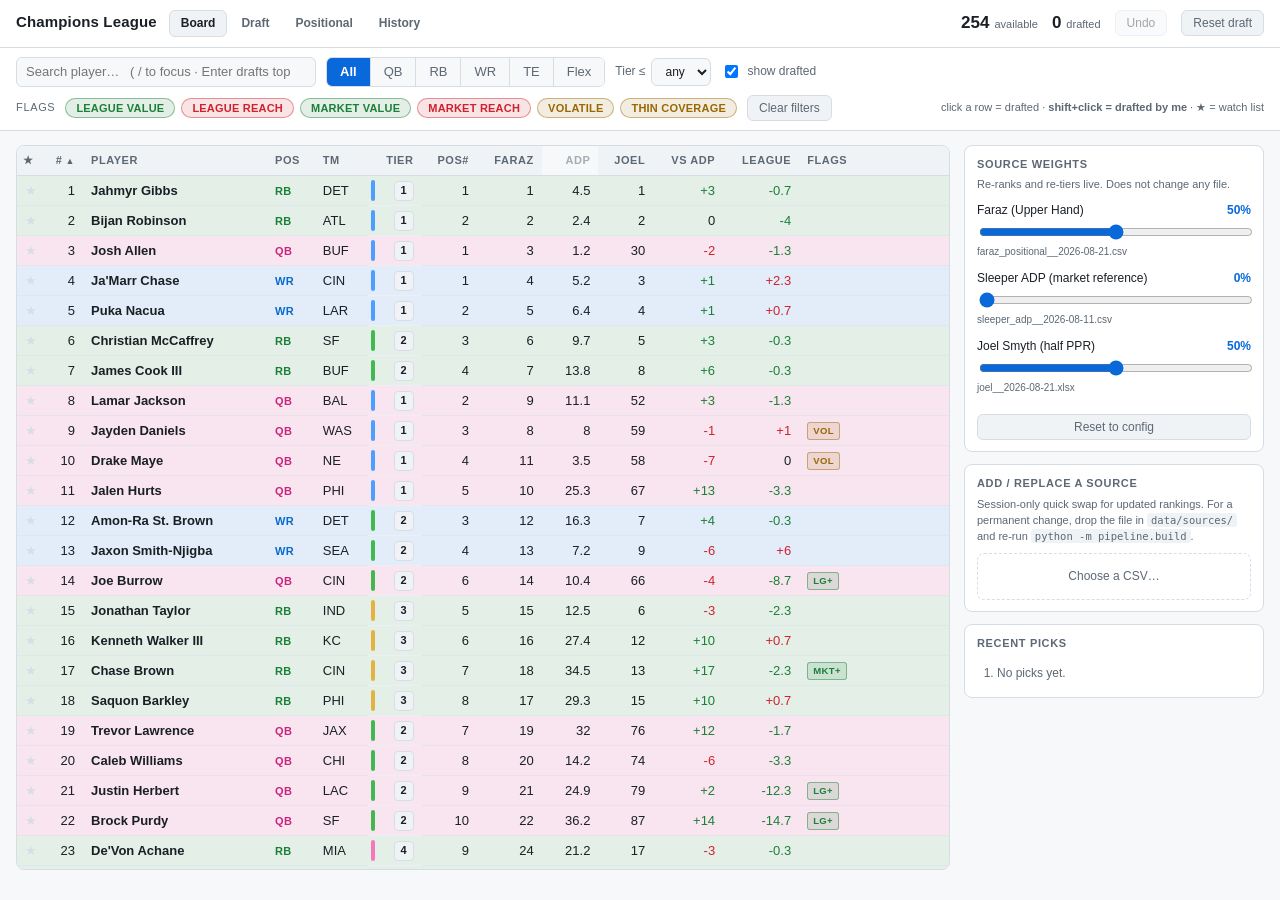
==== webapp/index.html @ 2b3a82af "Initial commit: Champions League draft tool Python ranking pipeline plus a static webapp (no build s" ====
<!doctype html>
<html lang="en">
<head>
<meta charset="utf-8">
<!-- Assets are requested with a fresh query every load. This page's markup never
     changes between builds, so a cached copy of it is harmless -- which is the
     point: a stale HTML file can't pin you to last build's code or data. -->
<script>
  window.__ASSET_V = Date.now();
  document.write('<link rel="stylesheet" href="styles.css?v=' + window.__ASSET_V + '">');
</script>
<meta name="viewport" content="width=device-width,initial-scale=1">
<title>Champions League Draft Board</title>
</head>
<body>

<header class="topbar">
  <div class="brand">
    <h1 id="leagueName">Board</h1>
    <nav id="nav" class="nav"></nav>
  </div>
  <div class="topbar-right">
    <div class="counter"><strong id="availCount">0</strong><span>available</span></div>
    <div class="counter"><strong id="draftedCount">0</strong><span>drafted</span></div>
    <button id="undoBtn" class="btn" title="Undo last pick (Ctrl+Z)">Undo</button>
    <button id="resetBtn" class="btn btn-quiet">Reset draft</button>
  </div>
</header>

<section class="controls">
  <div class="ctl-row">
    <input id="search" type="search" placeholder="Search player…   ( / to focus · Enter drafts top hit )" autocomplete="off">
    <div class="segmented" id="posFilter">
      <button data-pos="ALL" class="on">All</button>
      <button data-pos="QB">QB</button>
      <button data-pos="RB">RB</button>
      <button data-pos="WR">WR</button>
      <button data-pos="TE">TE</button>
      <button data-pos="FLEX" title="RB, WR and TE — no quarterbacks">Flex</button>
    </div>
    <label class="inline">Tier ≤
      <select id="tierFilter"><option value="">any</option></select>
    </label>
    <label class="inline checkbox">
      <input type="checkbox" id="showDrafted" checked> show drafted
    </label>
  </div>

  <div class="ctl-row">
    <span class="label">Flags</span>
    <div class="chips" id="flagFilter"></div>
    <button id="clearFilters" class="btn btn-quiet">Clear filters</button>
    <span class="legend">click a row = drafted · <strong>shift+click = drafted by me</strong> · ★ = watch list</span>
  </div>
</section>

<main>
  <div class="table-wrap">
    <table id="board">
      <thead><tr id="headRow"></tr></thead>
      <tbody id="rows"></tbody>
    </table>
    <p id="empty" class="empty" hidden>No players match these filters.</p>
  </div>

  <aside class="side">
    <section class="panel">
      <h2>Source weights</h2>
      <p class="hint">Re-ranks and re-tiers live. Does not change any file.</p>
      <div id="weights"></div>
      <button id="resetWeights" class="btn btn-quiet full">Reset to config</button>
    </section>

    <section class="panel">
      <h2>Add / replace a source</h2>
      <p class="hint">
        Session-only quick swap for updated rankings. For a permanent change,
        drop the file in <code>data/sources/</code> and re-run
        <code>python -m pipeline.build</code>.
      </p>
      <label class="filedrop" id="filedrop">
        <input type="file" id="fileInput" accept=".csv" hidden>
        <span>Choose a CSV…</span>
      </label>
      <div id="fileConfig" hidden>
        <label class="inline full">Apply to
          <select id="srcTarget"></select>
        </label>
        <label class="inline full" id="srcNameRow">Name <input id="srcName" type="text"></label>
        <label class="inline full">Rank column
          <select id="srcColumn"></select>
        </label>
        <button id="srcApply" class="btn full">Apply</button>
        <button id="srcCancel" class="btn btn-quiet full">Cancel</button>
      </div>
    </section>

    <section class="panel">
      <h2>Recent picks</h2>
      <ol id="log" class="log"></ol>
    </section>
  </aside>
</main>

<script>
  for (const src of ['data.js', 'core.js', 'board.js']) {
    document.write('<scr' + 'ipt src="' + src + '?v=' + window.__ASSET_V + '"></scr' + 'ipt>');
  }
</script>
</body>
</html>
---- webapp/styles.css ----
/* Champions League draft board — built for a laptop screen in a live draft:
   dense rows, high contrast, no animation that delays a click. */

:root {
  --bg: #0e1116;
  --panel: #161b23;
  --panel-2: #1c232d;
  --line: #2a3340;
  --text: #e6edf3;
  --dim: #8b98a8;
  --accent: #4d9fff;
  --good: #3fb950;
  --warn: #d29922;
  --bad: #f85149;
  --row-h: 30px;

  /* Position identity colours, used for text, row tint and chart slices. */
  --c-QB: #f778ba; --c-RB: #56d364; --c-WR: #58a6ff;
  --c-TE: #e3b341; --c-DST: #8b98a8; --c-K: #a371f7;
  /* How strongly the position colour bleeds into a table row. */
  --tint: 15%;
  --tint-hover: 30%;
}

@media (prefers-color-scheme: light) {
  :root {
    --bg: #f6f8fa; --panel: #fff; --panel-2: #f0f3f6; --line: #d6dde5;
    --text: #1a1f26; --dim: #5c6874; --accent: #0969da;
    --good: #1a7f37; --warn: #9a6700; --bad: #cf222e;
    /* Deeper hues: the dark-theme colours wash out on a white background. */
    --c-QB: #c9257c; --c-RB: #1a7f37; --c-WR: #0b6bcb;
    --c-TE: #96690a; --c-DST: #5c6874; --c-K: #7c4dcc;
    --tint: 12%;
    --tint-hover: 26%;
  }
}

* { box-sizing: border-box; }

body {
  margin: 0;
  background: var(--bg);
  color: var(--text);
  font: 13px/1.4 ui-sans-serif, -apple-system, "Segoe UI", Roboto, sans-serif;
}

/* ---------------------------------------------------------------- topbar */
.topbar {
  display: flex; align-items: center; justify-content: space-between;
  gap: 16px; padding: 10px 16px;
  background: var(--panel); border-bottom: 1px solid var(--line);
  position: sticky; top: 0; z-index: 30;
}
.brand { display: flex; align-items: baseline; gap: 12px; }
h1 { font-size: 15px; margin: 0; font-weight: 650; letter-spacing: .01em; }
.meta { color: var(--dim); font-size: 11px; }
.topbar-right { display: flex; align-items: center; gap: 14px; }
.counter { display: flex; align-items: baseline; gap: 5px; }
.counter strong { font-size: 17px; font-variant-numeric: tabular-nums; }
.counter span { color: var(--dim); font-size: 11px; }

.btn {
  background: var(--panel-2); color: var(--text);
  border: 1px solid var(--line); border-radius: 6px;
  padding: 5px 11px; font-size: 12px; cursor: pointer;
}
.btn:hover { border-color: var(--accent); }
.btn:disabled { opacity: .4; cursor: default; border-color: var(--line); }
.btn-quiet { color: var(--dim); }
.btn.full { width: 100%; margin-top: 8px; }

.banner {
  padding: 7px 16px; font-size: 12px;
  background: color-mix(in srgb, var(--warn) 15%, var(--bg));
  border-bottom: 1px solid color-mix(in srgb, var(--warn) 40%, var(--line));
  color: var(--text);
}

/* -------------------------------------------------------------- controls */
.controls {
  padding: 9px 16px; background: var(--panel);
  border-bottom: 1px solid var(--line);
  position: sticky; top: 45px; z-index: 25;
}
.ctl-row { display: flex; align-items: center; gap: 10px; flex-wrap: wrap; }
.ctl-row + .ctl-row { margin-top: 8px; }
.label { color: var(--dim); font-size: 11px; text-transform: uppercase; letter-spacing: .06em; }

input[type=search], input[type=text], select {
  background: var(--bg); color: var(--text);
  border: 1px solid var(--line); border-radius: 6px;
  padding: 5px 9px; font: inherit;
}
input[type=search] { min-width: 300px; }
input:focus, select:focus, button:focus-visible {
  outline: 2px solid var(--accent); outline-offset: 1px;
}

.segmented { display: flex; border: 1px solid var(--line); border-radius: 6px; overflow: hidden; }
.segmented button {
  background: var(--bg); color: var(--dim); border: 0;
  padding: 5px 13px; font: inherit; cursor: pointer;
}
.segmented button + button { border-left: 1px solid var(--line); }
.segmented button.on { background: var(--accent); color: #fff; font-weight: 600; }

.inline { display: inline-flex; align-items: center; gap: 6px; color: var(--dim); font-size: 12px; }
.inline.full { display: flex; margin-top: 7px; }
.inline.full input, .inline.full select { flex: 1; min-width: 0; }
.checkbox { cursor: pointer; }

.chips { display: flex; gap: 6px; flex-wrap: wrap; }
.chip {
  border: 1px solid var(--line); background: var(--bg); color: var(--dim);
  border-radius: 999px; padding: 3px 10px; font-size: 11px; cursor: pointer;
  font-weight: 600; letter-spacing: .02em;
}
.chip.on { background: var(--accent); border-color: var(--accent); color: #fff; }

/* ----------------------------------------------------------------- layout */
main { display: grid; grid-template-columns: minmax(0,1fr) 300px; gap: 14px; padding: 14px 16px; align-items: start; }
@media (max-width: 1080px) { main { grid-template-columns: 1fr; } }

.table-wrap {
  background: var(--panel); border: 1px solid var(--line); border-radius: 8px;
  overflow: auto; max-height: calc(100vh - 175px);
}

/* ------------------------------------------------------------------ table */
table { width: 100%; border-collapse: collapse; }
thead th {
  position: sticky; top: 0; z-index: 10;
  background: var(--panel-2); color: var(--dim);
  text-align: left; font-size: 11px; font-weight: 600;
  text-transform: uppercase; letter-spacing: .05em;
  padding: 7px 8px; border-bottom: 1px solid var(--line); white-space: nowrap;
}
th.sortable { cursor: pointer; user-select: none; }
th.sortable:hover { color: var(--text); }
th.sorted-asc::after { content: " ▲"; font-size: 9px; }
th.sorted-desc::after { content: " ▼"; font-size: 9px; }
.num { text-align: right; }
td.num { font-variant-numeric: tabular-nums; }

tbody tr {
  height: var(--row-h); cursor: pointer;
  border-bottom: 1px solid color-mix(in srgb, var(--line) 45%, transparent);
}
tbody tr { background: color-mix(in srgb, var(--row-c, var(--panel)) var(--tint), var(--panel)); }
tbody tr:hover { background: color-mix(in srgb, var(--row-c, var(--accent)) var(--tint-hover), var(--panel)); }
tbody tr.r-QB { --row-c: var(--c-QB); }
tbody tr.r-RB { --row-c: var(--c-RB); }
tbody tr.r-WR { --row-c: var(--c-WR); }
tbody tr.r-TE { --row-c: var(--c-TE); }
tbody tr.r-DST { --row-c: var(--c-DST); }
tbody tr.r-K { --row-c: var(--c-K); }
tbody td { padding: 4px 8px; white-space: nowrap; }
tbody tr.drafted { opacity: .34; }
tbody tr.drafted .name { text-decoration: line-through; }

.name { font-weight: 550; }
.pos { font-weight: 700; font-size: 11px; letter-spacing: .03em; }
.pos-QB { color: var(--c-QB); } .pos-RB { color: var(--c-RB); }
.pos-WR { color: var(--c-WR); } .pos-TE { color: var(--c-TE); }
.pos-DST { color: var(--c-DST); } .pos-K { color: var(--c-K); }

/* Tier is carried by a left colour band plus a numeric badge, so the tier is
   never communicated by colour alone. */
td.tiercell { position: relative; padding-left: 14px; }
td.tiercell::before {
  content: ""; position: absolute; left: 3px; top: 4px; bottom: 4px;
  width: 4px; border-radius: 2px; background: var(--tier-c, var(--line));
}
.badge {
  display: inline-block; min-width: 20px; text-align: center;
  border-radius: 4px; padding: 1px 5px; font-size: 11px; font-weight: 700;
  background: var(--panel-2); border: 1px solid var(--line);
}

.delta-pos { color: var(--good); }
.delta-neg { color: var(--bad); }

.flags { display: flex; gap: 4px; }
.flag {
  font-size: 9.5px; font-weight: 700; letter-spacing: .04em;
  border-radius: 3px; padding: 1px 5px; border: 1px solid;
}
.f-LEAGUE_VALUE, .f-MARKET_VALUE { color: var(--good); border-color: color-mix(in srgb, var(--good) 45%, transparent); background: color-mix(in srgb, var(--good) 12%, transparent); }
.f-LEAGUE_REACH, .f-MARKET_REACH { color: var(--bad); border-color: color-mix(in srgb, var(--bad) 45%, transparent); background: color-mix(in srgb, var(--bad) 12%, transparent); }
.f-VOLATILE, .f-THIN_COVERAGE { color: var(--warn); border-color: color-mix(in srgb, var(--warn) 45%, transparent); background: color-mix(in srgb, var(--warn) 12%, transparent); }

.empty { color: var(--dim); padding: 22px; text-align: center; }

/* ------------------------------------------------------------------ side */
.side { display: flex; flex-direction: column; gap: 12px; }
.panel { background: var(--panel); border: 1px solid var(--line); border-radius: 8px; padding: 11px 12px; }
.panel h2 { font-size: 11px; text-transform: uppercase; letter-spacing: .06em; color: var(--dim); margin: 0 0 8px; }
.hint { color: var(--dim); font-size: 11px; margin: -3px 0 9px; line-height: 1.45; }
.hint code { background: var(--panel-2); padding: 1px 4px; border-radius: 3px; font-size: 10.5px; }

.wrow { margin-bottom: 11px; }
.wrow .wtop { display: flex; justify-content: space-between; font-size: 12px; margin-bottom: 3px; }
.wrow .wval { font-variant-numeric: tabular-nums; color: var(--accent); font-weight: 650; }
.wrow input[type=range] { width: 100%; accent-color: var(--accent); }
.wrow .wfile { color: var(--dim); font-size: 10px; }

.filedrop {
  display: block; text-align: center; padding: 14px 10px; cursor: pointer;
  border: 1px dashed var(--line); border-radius: 7px; color: var(--dim); font-size: 12px;
}
.filedrop:hover, .filedrop.over { border-color: var(--accent); color: var(--text); }

.tend div { display: flex; justify-content: space-between; gap: 8px; font-size: 11.5px; padding: 3px 0; }
.tend .k { font-weight: 700; }
.tend .v { color: var(--dim); text-align: right; }

.log { margin: 0; padding-left: 20px; font-size: 11.5px; color: var(--dim); max-height: 210px; overflow: auto; }
.log li { padding: 1px 0; }
.log .lname { color: var(--text); }

/* =========================================================================
   Multi-page chrome
   ========================================================================= */
.nav { display: flex; gap: 2px; }
.nav a {
  color: var(--dim); text-decoration: none; font-size: 12px; font-weight: 600;
  padding: 4px 11px; border-radius: 6px; border: 1px solid transparent;
}
.nav a:hover { color: var(--text); background: var(--panel-2); }
.nav a.on { color: var(--text); background: var(--panel-2); border-color: var(--line); }

.muted { color: var(--dim); font-size: 12px; margin: 4px 0; }
.strong { font-weight: 700; }
.table-wrap.plain { max-height: none; border: 0; background: transparent; }
.pnum { color: var(--dim); font-variant-numeric: tabular-nums; font-size: 10px; }
.lname.mine { color: var(--accent); font-weight: 700; }

/* =========================================================================
   Draft page
   ========================================================================= */
.draft-main { padding: 14px 16px; display: flex; flex-direction: column; gap: 12px; }
.draft-cols { display: grid; grid-template-columns: repeat(auto-fit, minmax(310px, 1fr)); gap: 12px; align-items: start; }

.clock { padding: 0; overflow: hidden; }
.clock-grid { display: grid; grid-template-columns: repeat(4, 1fr); }
.clock-grid .stat { padding: 12px 14px; border-right: 1px solid var(--line); display: flex; flex-direction: column; gap: 2px; }
.clock-grid .stat:last-child { border-right: 0; }
.stat-k { color: var(--dim); font-size: 10.5px; text-transform: uppercase; letter-spacing: .06em; }
.stat strong { font-size: 25px; line-height: 1.1; font-variant-numeric: tabular-nums; }
.stat strong.you { color: var(--accent); }
.stat-sub { color: var(--dim); font-size: 11px; min-height: 14px; }
@media (max-width: 720px) { .clock-grid { grid-template-columns: repeat(2, 1fr); } }

.roster .rrow {
  display: grid; grid-template-columns: 42px 30px 1fr auto 34px;
  align-items: center; gap: 7px; padding: 4px 0;
  border-bottom: 1px solid color-mix(in srgb, var(--line) 45%, transparent);
}
.rpick { color: var(--dim); font-size: 11px; font-variant-numeric: tabular-nums; }
.rname { font-weight: 550; overflow: hidden; text-overflow: ellipsis; white-space: nowrap; }
.rteam { color: var(--dim); font-size: 11px; text-align: right; }

.need { margin-bottom: 11px; }
.need-top { display: flex; align-items: center; gap: 8px; font-size: 12px; margin-bottom: 4px; }
.need-n { color: var(--dim); }
.need-n strong { color: var(--text); font-size: 14px; }
.need-tag { margin-left: auto; font-size: 10px; font-weight: 700; text-transform: uppercase; letter-spacing: .04em; }
.need.behind .need-tag { color: var(--bad); }
.need.ahead .need-tag { color: var(--warn); }
.need.ok .need-tag { color: var(--good); }
.meter { position: relative; height: 8px; background: var(--panel-2); border-radius: 4px; overflow: hidden; }
.meter-fill { height: 100%; background: var(--accent); border-radius: 4px; }
.need.behind .meter-fill { background: var(--bad); }
.need.ahead .meter-fill { background: var(--warn); }
.need.ok .meter-fill { background: var(--good); }
.meter-mark { position: absolute; top: -2px; bottom: -2px; width: 2px; background: var(--text); opacity: .75; }

.gonelist .grow, .runs .runrow, .scarcity .srow {
  display: flex; align-items: center; gap: 8px; padding: 3px 0;
}
.gonelist .grow { border-bottom: 1px solid color-mix(in srgb, var(--line) 45%, transparent); }
.gname { font-weight: 550; overflow: hidden; text-overflow: ellipsis; white-space: nowrap; flex: 1; }
.gadp, .grank { color: var(--dim); font-size: 11px; font-variant-numeric: tabular-nums; }

.scarcity { display: grid; grid-template-columns: repeat(2, 1fr); gap: 12px; }
.stitle { display: flex; gap: 7px; align-items: baseline; margin-bottom: 4px; }
.sbar { flex: 1; height: 7px; background: var(--panel-2); border-radius: 4px; overflow: hidden; }
.sbar i { display: block; height: 100%; background: var(--accent); }
.scount { width: 22px; text-align: right; font-size: 11px; font-variant-numeric: tabular-nums; color: var(--dim); }
.srow.thin .sbar i { background: var(--bad); }
.srow.thin .scount { color: var(--bad); font-weight: 700; }

.runrow.hot .sbar i { background: var(--bad); }
.runn { font-size: 11px; font-variant-numeric: tabular-nums; width: 34px; text-align: right; }
.runnorm { color: var(--dim); font-size: 10.5px; width: 74px; }

/* =========================================================================
   History page
   ========================================================================= */
.hist-main { padding: 14px 16px; display: flex; flex-direction: column; gap: 12px; max-width: 1150px; }
.hist-main .panel h2 { font-size: 12px; }


.curve { margin-top: 10px; max-height: 340px; overflow: auto; }
.crow { display: grid; grid-template-columns: 46px 96px 1fr 52px; align-items: center; gap: 8px; padding: 2px 0; }
.cslot { font-size: 11px; font-weight: 700; }
.cpicks { font-size: 11px; color: var(--text); font-variant-numeric: tabular-nums; }
.cbar { position: relative; height: 11px; background: var(--panel-2); border-radius: 3px; }
.cbar i { position: absolute; top: 2px; bottom: 2px; border-radius: 2px; }
.cbar i.neg { background: var(--good); }
.cbar i.pos { background: var(--bad); }
.czero { position: absolute; left: 50%; top: 0; bottom: 0; width: 1px; background: var(--line); }
.cdelta { font-size: 11px; text-align: right; font-variant-numeric: tabular-nums; }

.mixlegend { display: flex; gap: 12px; margin-bottom: 8px; }
.mkey { display: flex; align-items: center; gap: 5px; font-size: 11px; color: var(--dim); }
.mswatch { width: 10px; height: 10px; border-radius: 2px; display: inline-block; }
.mixrow { display: grid; grid-template-columns: 32px 1fr; align-items: center; gap: 8px; padding: 1px 0; }
.mround { font-size: 11px; color: var(--dim); font-variant-numeric: tabular-nums; }
.mstack { display: flex; height: 13px; border-radius: 3px; overflow: hidden; background: var(--panel-2); }
.mstack i { display: block; height: 100%; }
.m-QB { background: var(--c-QB); } .m-RB { background: var(--c-RB); }
.m-WR { background: var(--c-WR); } .m-TE { background: var(--c-TE); }
.m-DST { background: var(--c-DST); } .m-K { background: var(--c-K); }

#ownersTable td, #paceTable td { padding: 4px 8px; border-bottom: 1px solid color-mix(in srgb, var(--line) 45%, transparent); }
#paceTable tbody tr:nth-child(even) { background: color-mix(in srgb, var(--panel-2) 55%, transparent); }

/* ---- board: star column, my picks, legend ---- */
.legend { color: var(--dim); font-size: 11px; margin-left: auto; }
.starcol { width: 22px; padding-left: 6px !important; padding-right: 0 !important; }
.star {
  background: none; border: 0; cursor: pointer; padding: 0 2px;
  color: var(--line); font-size: 13px; line-height: 1;
}
.star:hover { color: var(--warn); }
.star.on { color: var(--warn); }
/* Your picks stay bold and fully coloured but keep the strikethrough, so they
   read as "taken — by me" rather than "still available". */
tbody tr.mypick { opacity: 1; box-shadow: inset 3px 0 0 var(--accent); }
tbody tr.mypick .name { text-decoration: line-through; font-weight: 800; }
tbody tr.mypick td { color: var(--text); }
tbody tr.mypick td:first-child { padding-left: 9px; }
.metag {
  font-size: 9px; font-weight: 800; letter-spacing: .05em; padding: 0 4px;
  border-radius: 3px; background: var(--accent); color: #fff;
}

/* =========================================================================
   Draft page v2
   ========================================================================= */
.clockbar {
  display: flex; align-items: stretch; gap: 0;
  background: var(--panel); border-bottom: 1px solid var(--line);
  padding: 0 16px; position: sticky; top: 45px; z-index: 25;
}
.cb-item { display: flex; flex-direction: column; justify-content: center; padding: 8px 18px 8px 0; min-width: 74px; }
.cb-item.wide { min-width: 108px; }
.cb-item span { color: var(--dim); font-size: 10px; text-transform: uppercase; letter-spacing: .07em; }
.cb-item strong { font-size: 19px; font-variant-numeric: tabular-nums; line-height: 1.2; }
.cb-item strong.you { color: var(--accent); }
.cb-spacer { flex: 1; }

.draft-main { display: grid; grid-template-columns: minmax(0,1fr) 340px; gap: 14px; padding: 14px 16px; align-items: start; }
@media (max-width: 1080px) { .draft-main { grid-template-columns: 1fr; } }
.col-main, .col-side { display: flex; flex-direction: column; gap: 12px; min-width: 0; }
.panel-head { display: flex; align-items: baseline; justify-content: space-between; gap: 10px; margin-bottom: 8px; }
.panel-head h2 { margin: 0; }
.segmented.sm button { padding: 3px 9px; font-size: 11px; }

.record input[type=search] { width: 100%; min-width: 0; font-size: 14px; padding: 8px 11px; }
.results { margin-top: 8px; display: flex; flex-direction: column; }
.prow {
  display: grid;
  grid-template-columns: 22px 28px 30px minmax(0,1fr) auto auto 54px 54px;
  align-items: center; gap: 8px; padding: 5px 2px;
  border-bottom: 1px solid color-mix(in srgb, var(--line) 45%, transparent);
}
.prow:hover { background: var(--panel-2); }
.pname { font-weight: 600; overflow: hidden; text-overflow: ellipsis; white-space: nowrap; }
.pmeta { color: var(--dim); font-size: 11px; white-space: nowrap; }
.pflags { display: flex; gap: 3px; }
.btn.mine { background: var(--accent); border-color: var(--accent); color: #fff; font-weight: 700; padding: 4px 0; width: 50px; }
.btn.other { padding: 4px 0; width: 50px; }
.btn.mine:hover { filter: brightness(1.1); }

.rgroup { margin-bottom: 9px; }
.rgh { display: flex; gap: 7px; align-items: baseline; margin-bottom: 2px;
       border-bottom: 1px solid var(--line); padding-bottom: 2px; }
.roster .rrow { display: grid; grid-template-columns: 38px 28px minmax(0,1fr) auto; gap: 7px; align-items: center; padding: 3px 0; }

.picklog { max-height: 260px; overflow: auto; }
.lrow { display: grid; grid-template-columns: 24px 20px minmax(0,1fr) 28px 20px; gap: 6px; align-items: center; padding: 2px 0; font-size: 12px; }
.lrow.mine { background: color-mix(in srgb, var(--accent) 12%, transparent); border-radius: 4px; }
.lrow .lname { overflow: hidden; text-overflow: ellipsis; white-space: nowrap; }
.lrow.mine .lname { font-weight: 700; }
.undox { background: none; border: 0; color: var(--dim); cursor: pointer; font-size: 14px; line-height: 1; padding: 0; }
.undox:hover { color: var(--bad); }

/* =========================================================================
   History page v2 — conclusions first
   ========================================================================= */
.lede { padding: 4px 2px 0; }
.lede .big { font-size: 20px; margin: 0 0 4px; font-weight: 650; color: var(--text);
             text-transform: none; letter-spacing: 0; }
.lede p { color: var(--dim); font-size: 12.5px; margin: 0; max-width: 70ch; }

.takeaways { display: grid; grid-template-columns: repeat(auto-fit, minmax(330px, 1fr)); gap: 12px; }
.take {
  background: var(--panel); border: 1px solid var(--line);
  border-left: 3px solid var(--line); border-radius: 8px; padding: 12px 14px;
}
.take.good { border-left-color: var(--good); }
.take.bad { border-left-color: var(--bad); }
.take.info { border-left-color: var(--accent); }
.take-top { display: flex; align-items: center; gap: 8px; margin-bottom: 5px; }
.take h3 { margin: 0; font-size: 14px; font-weight: 650; }
.take p { margin: 0; font-size: 12.5px; line-height: 1.55; color: var(--dim); }
.take p strong { color: var(--text); font-weight: 650; }

.ok-text { color: var(--good); } .bad-text { color: var(--bad); }

.mstack i { display: flex; align-items: center; justify-content: center;
            font-size: 9px; font-weight: 700; color: rgba(0,0,0,.55); }
.mixrow { grid-template-columns: 34px 1fr; }
.mstack { height: 17px; }

.qrow { display: grid; grid-template-columns: 90px 1fr 34px 82px; gap: 9px;
        align-items: center; padding: 3px 0; }
.qname { font-weight: 600; font-size: 12.5px; }
.qbar { height: 9px; background: var(--panel-2); border-radius: 5px; overflow: hidden; }
.qbar i { display: block; height: 100%; background: var(--accent); border-radius: 5px; }
.qval { font-size: 12px; font-weight: 700; font-variant-numeric: tabular-nums; }
.qsub { font-size: 10.5px; }

.chead { display: grid; grid-template-columns: 46px 62px 56px 1fr 50px; gap: 8px;
         color: var(--dim); font-size: 10px; text-transform: uppercase;
         letter-spacing: .06em; padding-bottom: 4px; border-bottom: 1px solid var(--line);
         margin-bottom: 4px; }
.chead .cmid { text-align: center; text-transform: none; letter-spacing: 0; font-size: 10.5px; }
.crow { grid-template-columns: 46px 62px 56px 1fr 50px; }
.cnum { font-size: 11.5px; font-variant-numeric: tabular-nums; }

.details { padding: 0; }
.details summary { cursor: pointer; padding: 11px 12px; list-style: none; }
.details summary::-webkit-details-marker { display: none; }
.details summary h2 { display: inline; margin: 0; }
.details summary::before { content: "▸ "; color: var(--dim); }
.details[open] summary::before { content: "▾ "; }
.details > *:not(summary) { padding: 0 12px 12px; }

/* Draft-page player rows carry the same position tint as the board, so the
   two pages read as one surface. */
.prow.r-QB { --row-c: var(--c-QB); }
.prow.r-RB { --row-c: var(--c-RB); }
.prow.r-WR { --row-c: var(--c-WR); }
.prow.r-TE { --row-c: var(--c-TE); }
.prow.r-DST { --row-c: var(--c-DST); }
.prow { background: color-mix(in srgb, var(--row-c, var(--panel)) var(--tint), var(--panel)); }
.prow:hover { background: color-mix(in srgb, var(--row-c, var(--accent)) var(--tint-hover), var(--panel)); }

/* ---- draft board grid ---- */
.boardgrid-panel { margin: 14px 16px 0; }
.gridwrap { overflow: auto; max-height: 46vh; border: 1px solid var(--line); border-radius: 6px; }
.dgrid { width: 100%; border-collapse: collapse; font-size: 11px; }
.dgrid th, .dgrid td { border: 1px solid var(--line); padding: 3px 5px; }
.dgrid thead th {
  position: sticky; top: 0; z-index: 5; background: var(--panel-2);
  font-size: 10px; text-transform: none; letter-spacing: 0; text-align: left;
  white-space: nowrap; color: var(--text); font-weight: 650;
}
.dgrid thead th.youcol { background: color-mix(in srgb, var(--accent) 28%, var(--panel-2)); }
.dgrid .seatno { color: var(--dim); font-weight: 400; margin-right: 4px; }
.dgrid th.rnd {
  position: sticky; left: 0; z-index: 4; background: var(--panel-2);
  width: 34px; text-align: center; color: var(--dim); font-weight: 600;
}
.dgrid thead th:first-child { z-index: 6; }
.dgrid .arrow { display: block; font-size: 9px; opacity: .6; }
.dgrid td {
  min-width: 104px; max-width: 132px; height: 26px; cursor: default;
  background: color-mix(in srgb, var(--row-c, var(--panel)) var(--tint), var(--panel));
}
.dgrid td[data-id] { cursor: pointer; }
.dgrid td[data-id]:hover { background: color-mix(in srgb, var(--row-c, var(--accent)) var(--tint-hover), var(--panel)); }
.dgrid td.r-QB { --row-c: var(--c-QB); } .dgrid td.r-RB { --row-c: var(--c-RB); }
.dgrid td.r-WR { --row-c: var(--c-WR); } .dgrid td.r-TE { --row-c: var(--c-TE); }
.dgrid td.r-DST { --row-c: var(--c-DST); }
.dgrid td.empty { background: var(--panel); }
.dgrid td.youcol { box-shadow: inset 0 0 0 1px color-mix(in srgb, var(--accent) 45%, transparent); }
.dgrid td.onclock {
  background: color-mix(in srgb, var(--accent) 22%, var(--panel));
  outline: 2px solid var(--accent); outline-offset: -2px;
}
.dgrid .gnow { color: var(--accent); font-weight: 700; font-size: 9.5px; }
.dgrid .gpos { font-weight: 700; font-size: 9px; margin-right: 4px; }
.dgrid .gname { white-space: nowrap; overflow: hidden; text-overflow: ellipsis;
                display: inline-block; max-width: 88px; vertical-align: bottom; }

/* ---- record-a-pick row buttons ---- */
.prow { grid-template-columns: 22px 28px 30px minmax(0,1fr) auto auto 92px 58px; }
.btn.take {
  background: var(--panel-2); border-color: var(--line); font-weight: 650;
  padding: 4px 6px; width: 88px; overflow: hidden; text-overflow: ellipsis; white-space: nowrap;
}
.btn.take:hover { border-color: var(--accent); }
.btn.take.mine { background: var(--accent); border-color: var(--accent); color: #fff; font-weight: 800; }
.seatpick { font-size: 11px; padding: 3px 4px; max-width: 100%; }

/* ---- pick log with team reassignment ---- */
.lrow { grid-template-columns: 24px minmax(0,1fr) 28px 84px 18px; }

/* ---- draft-order editor ---- */
.ordered { margin: 14px 16px 0; }
.orderrows { display: grid; grid-template-columns: repeat(auto-fit, minmax(190px, 1fr)); gap: 7px; }
.orow { display: flex; align-items: center; gap: 7px; }
.oseat { width: 18px; color: var(--dim); font-size: 11px; text-align: right; }
.orow input { flex: 1; min-width: 0; }
.orderbtns { display: flex; gap: 8px; margin-top: 10px; }
.cb-item.wider { min-width: 132px; }

/* Shown only when localStorage is unavailable — see warnIfStorageBlocked(). */
.storagewarn {
  padding: 10px 16px; font-size: 13px; line-height: 1.5;
  background: var(--bad); color: #fff;
}
.storagewarn strong { font-weight: 800; }

/* Watch-list entries that have already been taken: kept visible but clearly
   spent, with the team that took them where the action buttons would be. */
.prow.gonerow { opacity: .55; grid-template-columns: 22px 28px 30px minmax(0,1fr) auto auto 150px; }
.prow.gonerow .pname { text-decoration: line-through; }
.tookby {
  text-align: right; font-size: 10.5px; font-weight: 700; color: var(--dim);
  text-transform: uppercase; letter-spacing: .04em;
}
.tookby.mine { color: var(--accent); }

/* ---- sidebar watch list ---- */
.watchlist { display: flex; flex-direction: column; }
.wlrow {
  display: grid; grid-template-columns: 16px 24px 26px minmax(0,1fr) auto 20px;
  align-items: center; gap: 6px; padding: 3px 2px;
  border-bottom: 1px solid color-mix(in srgb, var(--line) 45%, transparent);
  background: color-mix(in srgb, var(--row-c, var(--panel)) var(--tint), var(--panel));
}
.wlrow.r-QB { --row-c: var(--c-QB); } .wlrow.r-RB { --row-c: var(--c-RB); }
.wlrow.r-WR { --row-c: var(--c-WR); } .wlrow.r-TE { --row-c: var(--c-TE); }
.wlrow .star { font-size: 11px; }
.wlrow .badge { min-width: 18px; padding: 0 4px; font-size: 10px; }
.wlname { font-weight: 600; font-size: 12px; overflow: hidden; text-overflow: ellipsis; white-space: nowrap; }
.wlrank { color: var(--dim); font-size: 10.5px; font-variant-numeric: tabular-nums; }
.wltake {
  width: 20px; height: 20px; padding: 0; line-height: 1; cursor: pointer;
  border: 1px solid var(--line); border-radius: 4px; font-size: 13px; font-weight: 700;
  background: var(--panel-2); color: var(--text);
}
.wltake:hover { background: var(--accent); border-color: var(--accent); color: #fff; }
.wlrow.gone { opacity: .55; grid-template-columns: 16px 24px 26px minmax(0,1fr) auto; }
.wlrow.gone .wlname { text-decoration: line-through; }
.wlrow .tookby { font-size: 9.5px; }

/* =========================================================================
   Positional Rankings page — one ranker at a time, never blended
   ========================================================================= */
.posbar {
  padding: 8px 16px; background: var(--panel); border-bottom: 1px solid var(--line);
}
.posbar .hint { margin: 0; }
.pos-main { padding: 14px 16px; }
.poscols { display: grid; grid-template-columns: repeat(4, minmax(0,1fr)); gap: 12px; align-items: start; }
@media (max-width: 1080px) { .poscols { grid-template-columns: repeat(2, minmax(0,1fr)); } }
@media (max-width: 620px)  { .poscols { grid-template-columns: 1fr; } }

.poscol {
  background: var(--panel); border: 1px solid var(--line); border-radius: 8px;
  padding: 10px; min-width: 0;
}
.poshead {
  display: flex; align-items: baseline; justify-content: space-between;
  padding-bottom: 6px; margin-bottom: 6px; border-bottom: 1px solid var(--line);
}
.poshead .pos { font-size: 14px; }

.tierblock {
  border-left: 3px solid var(--tier-c, var(--line));
  padding-left: 7px; margin-bottom: 9px;
}
.tierhead {
  display: flex; justify-content: space-between; align-items: baseline;
  font-size: 10px; font-weight: 800; text-transform: uppercase; letter-spacing: .06em;
  color: var(--tier-c, var(--dim)); margin-bottom: 2px;
}
.posrow {
  display: grid; grid-template-columns: 34px minmax(0,1fr) 26px 20px;
  align-items: center; gap: 6px; padding: 2px 3px; border-radius: 4px;
  background: color-mix(in srgb, var(--row-c, var(--panel)) var(--tint), var(--panel));
}
.posrow.r-QB { --row-c: var(--c-QB); } .posrow.r-RB { --row-c: var(--c-RB); }
.posrow.r-WR { --row-c: var(--c-WR); } .posrow.r-TE { --row-c: var(--c-TE); }
.posrow + .posrow { margin-top: 2px; }
.posrank { font-size: 10px; font-weight: 700; color: var(--dim); font-variant-numeric: tabular-nums; }
.posname { font-size: 12px; font-weight: 600; overflow: hidden; text-overflow: ellipsis; white-space: nowrap; }
.posteam { font-size: 10px; color: var(--dim); text-align: right; }
.notpool { color: var(--line); text-align: center; font-size: 12px; cursor: default; }
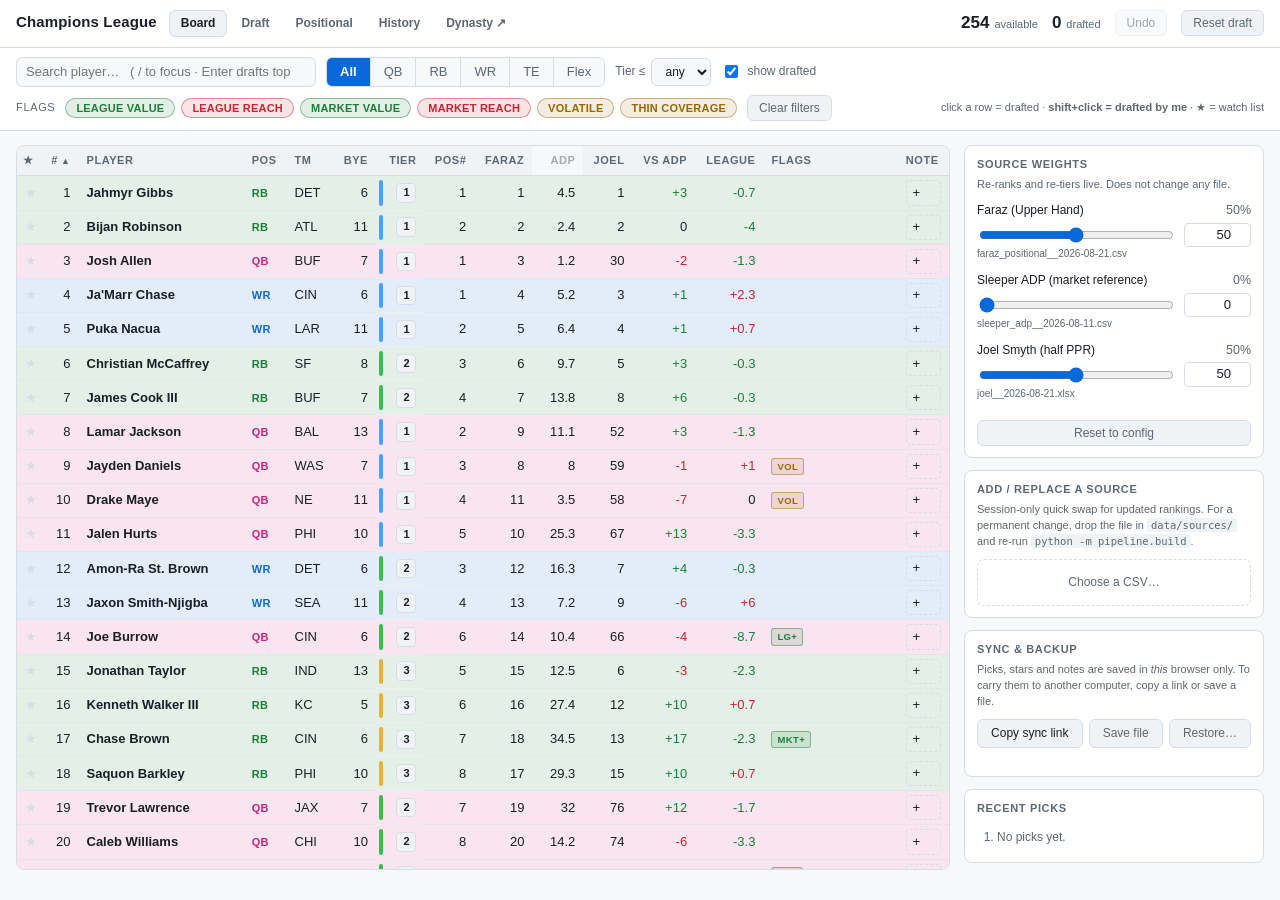
==== commit 38ee1dbf: "Add sync and backup: carry a board between computers The watch list, picks and notes live in localSt" ====
--- a/webapp/index.html
+++ b/webapp/index.html
@@ -1,111 +1,116 @@
-<!doctype html>
-<html lang="en">
-<head>
-<meta charset="utf-8">
-<!-- Assets are requested with a fresh query every load. This page's markup never
-     changes between builds, so a cached copy of it is harmless -- which is the
-     point: a stale HTML file can't pin you to last build's code or data. -->
-<script>
-  window.__ASSET_V = Date.now();
-  document.write('<link rel="stylesheet" href="styles.css?v=' + window.__ASSET_V + '">');
-</script>
-<meta name="viewport" content="width=device-width,initial-scale=1">
-<title>Champions League Draft Board</title>
-</head>
-<body>
-
-<header class="topbar">
-  <div class="brand">
-    <h1 id="leagueName">Board</h1>
-    <nav id="nav" class="nav"></nav>
-  </div>
-  <div class="topbar-right">
-    <div class="counter"><strong id="availCount">0</strong><span>available</span></div>
-    <div class="counter"><strong id="draftedCount">0</strong><span>drafted</span></div>
-    <button id="undoBtn" class="btn" title="Undo last pick (Ctrl+Z)">Undo</button>
-    <button id="resetBtn" class="btn btn-quiet">Reset draft</button>
-  </div>
-</header>
-
-<section class="controls">
-  <div class="ctl-row">
-    <input id="search" type="search" placeholder="Search player…   ( / to focus · Enter drafts top hit )" autocomplete="off">
-    <div class="segmented" id="posFilter">
-      <button data-pos="ALL" class="on">All</button>
-      <button data-pos="QB">QB</button>
-      <button data-pos="RB">RB</button>
-      <button data-pos="WR">WR</button>
-      <button data-pos="TE">TE</button>
-      <button data-pos="FLEX" title="RB, WR and TE — no quarterbacks">Flex</button>
-    </div>
-    <label class="inline">Tier ≤
-      <select id="tierFilter"><option value="">any</option></select>
-    </label>
-    <label class="inline checkbox">
-      <input type="checkbox" id="showDrafted" checked> show drafted
-    </label>
-  </div>
-
-  <div class="ctl-row">
-    <span class="label">Flags</span>
-    <div class="chips" id="flagFilter"></div>
-    <button id="clearFilters" class="btn btn-quiet">Clear filters</button>
-    <span class="legend">click a row = drafted · <strong>shift+click = drafted by me</strong> · ★ = watch list</span>
-  </div>
-</section>
-
-<main>
-  <div class="table-wrap">
-    <table id="board">
-      <thead><tr id="headRow"></tr></thead>
-      <tbody id="rows"></tbody>
-    </table>
-    <p id="empty" class="empty" hidden>No players match these filters.</p>
-  </div>
-
-  <aside class="side">
-    <section class="panel">
-      <h2>Source weights</h2>
-      <p class="hint">Re-ranks and re-tiers live. Does not change any file.</p>
-      <div id="weights"></div>
-      <button id="resetWeights" class="btn btn-quiet full">Reset to config</button>
-    </section>
-
-    <section class="panel">
-      <h2>Add / replace a source</h2>
-      <p class="hint">
-        Session-only quick swap for updated rankings. For a permanent change,
-        drop the file in <code>data/sources/</code> and re-run
-        <code>python -m pipeline.build</code>.
-      </p>
-      <label class="filedrop" id="filedrop">
-        <input type="file" id="fileInput" accept=".csv" hidden>
-        <span>Choose a CSV…</span>
-      </label>
-      <div id="fileConfig" hidden>
-        <label class="inline full">Apply to
-          <select id="srcTarget"></select>
-        </label>
-        <label class="inline full" id="srcNameRow">Name <input id="srcName" type="text"></label>
-        <label class="inline full">Rank column
-          <select id="srcColumn"></select>
-        </label>
-        <button id="srcApply" class="btn full">Apply</button>
-        <button id="srcCancel" class="btn btn-quiet full">Cancel</button>
-      </div>
-    </section>
-
-    <section class="panel">
-      <h2>Recent picks</h2>
-      <ol id="log" class="log"></ol>
-    </section>
-  </aside>
-</main>
-
-<script>
-  for (const src of ['data.js', 'core.js', 'board.js']) {
-    document.write('<scr' + 'ipt src="' + src + '?v=' + window.__ASSET_V + '"></scr' + 'ipt>');
-  }
-</script>
-</body>
-</html>
+<!doctype html>
+<html lang="en">
+<head>
+<meta charset="utf-8">
+<!-- Assets are requested with a fresh query every load. This page's markup never
+     changes between builds, so a cached copy of it is harmless -- which is the
+     point: a stale HTML file can't pin you to last build's code or data. -->
+<script>
+  window.__ASSET_V = Date.now();
+  document.write('<link rel="stylesheet" href="styles.css?v=' + window.__ASSET_V + '">');
+</script>
+<meta name="viewport" content="width=device-width,initial-scale=1">
+<title>Champions League Draft Board</title>
+</head>
+<body>
+
+<header class="topbar">
+  <div class="brand">
+    <h1 id="leagueName">Board</h1>
+    <nav id="nav" class="nav"></nav>
+  </div>
+  <div class="topbar-right">
+    <div class="counter"><strong id="availCount">0</strong><span>available</span></div>
+    <div class="counter"><strong id="draftedCount">0</strong><span>drafted</span></div>
+    <button id="undoBtn" class="btn" title="Undo last pick (Ctrl+Z)">Undo</button>
+    <button id="resetBtn" class="btn btn-quiet">Reset draft</button>
+  </div>
+</header>
+
+<section class="controls">
+  <div class="ctl-row">
+    <input id="search" type="search" placeholder="Search player…   ( / to focus · Enter drafts top hit )" autocomplete="off">
+    <div class="segmented" id="posFilter">
+      <button data-pos="ALL" class="on">All</button>
+      <button data-pos="QB">QB</button>
+      <button data-pos="RB">RB</button>
+      <button data-pos="WR">WR</button>
+      <button data-pos="TE">TE</button>
+      <button data-pos="FLEX" title="RB, WR and TE — no quarterbacks">Flex</button>
+    </div>
+    <label class="inline">Tier ≤
+      <select id="tierFilter"><option value="">any</option></select>
+    </label>
+    <label class="inline checkbox">
+      <input type="checkbox" id="showDrafted" checked> show drafted
+    </label>
+  </div>
+
+  <div class="ctl-row">
+    <span class="label">Flags</span>
+    <div class="chips" id="flagFilter"></div>
+    <button id="clearFilters" class="btn btn-quiet">Clear filters</button>
+    <span class="legend">click a row = drafted · <strong>shift+click = drafted by me</strong> · ★ = watch list</span>
+  </div>
+</section>
+
+<main>
+  <div class="table-wrap">
+    <table id="board">
+      <thead><tr id="headRow"></tr></thead>
+      <tbody id="rows"></tbody>
+    </table>
+    <p id="empty" class="empty" hidden>No players match these filters.</p>
+  </div>
+
+  <aside class="side">
+    <section class="panel">
+      <h2>Source weights</h2>
+      <p class="hint">Re-ranks and re-tiers live. Does not change any file.</p>
+      <div id="weights"></div>
+      <button id="resetWeights" class="btn btn-quiet full">Reset to config</button>
+    </section>
+
+    <section class="panel">
+      <h2>Add / replace a source</h2>
+      <p class="hint">
+        Session-only quick swap for updated rankings. For a permanent change,
+        drop the file in <code>data/sources/</code> and re-run
+        <code>python -m pipeline.build</code>.
+      </p>
+      <label class="filedrop" id="filedrop">
+        <input type="file" id="fileInput" accept=".csv" hidden>
+        <span>Choose a CSV…</span>
+      </label>
+      <div id="fileConfig" hidden>
+        <label class="inline full">Apply to
+          <select id="srcTarget"></select>
+        </label>
+        <label class="inline full" id="srcNameRow">Name <input id="srcName" type="text"></label>
+        <label class="inline full">Rank column
+          <select id="srcColumn"></select>
+        </label>
+        <button id="srcApply" class="btn full">Apply</button>
+        <button id="srcCancel" class="btn btn-quiet full">Cancel</button>
+      </div>
+    </section>
+
+    <section class="panel">
+      <h2>Sync &amp; backup</h2>
+      <div id="sync"></div>
+    </section>
+
+    <section class="panel">
+      <h2>Recent picks</h2>
+      <ol id="log" class="log"></ol>
+    </section>
+  </aside>
+</main>
+
+<script>
+  for (const src of ['data.js', 'core.js', 'board.js']) {
+    document.write('<scr' + 'ipt src="' + src + '?v=' + window.__ASSET_V + '"></scr' + 'ipt>');
+  }
+</script>
+</body>
+</html>
--- a/webapp/styles.css
+++ b/webapp/styles.css
@@ -1,467 +1,485 @@
-/* Champions League draft board — built for a laptop screen in a live draft:
-   dense rows, high contrast, no animation that delays a click. */
-
-:root {
-  --bg: #0e1116;
-  --panel: #161b23;
-  --panel-2: #1c232d;
-  --line: #2a3340;
-  --text: #e6edf3;
-  --dim: #8b98a8;
-  --accent: #4d9fff;
-  --good: #3fb950;
-  --warn: #d29922;
-  --bad: #f85149;
-  --row-h: 30px;
-
-  /* Position identity colours, used for text, row tint and chart slices. */
-  --c-QB: #f778ba; --c-RB: #56d364; --c-WR: #58a6ff;
-  --c-TE: #e3b341; --c-DST: #8b98a8; --c-K: #a371f7;
-  /* How strongly the position colour bleeds into a table row. */
-  --tint: 15%;
-  --tint-hover: 30%;
-}
-
-@media (prefers-color-scheme: light) {
-  :root {
-    --bg: #f6f8fa; --panel: #fff; --panel-2: #f0f3f6; --line: #d6dde5;
-    --text: #1a1f26; --dim: #5c6874; --accent: #0969da;
-    --good: #1a7f37; --warn: #9a6700; --bad: #cf222e;
-    /* Deeper hues: the dark-theme colours wash out on a white background. */
-    --c-QB: #c9257c; --c-RB: #1a7f37; --c-WR: #0b6bcb;
-    --c-TE: #96690a; --c-DST: #5c6874; --c-K: #7c4dcc;
-    --tint: 12%;
-    --tint-hover: 26%;
-  }
-}
-
-* { box-sizing: border-box; }
-
-body {
-  margin: 0;
-  background: var(--bg);
-  color: var(--text);
-  font: 13px/1.4 ui-sans-serif, -apple-system, "Segoe UI", Roboto, sans-serif;
-}
-
-/* ---------------------------------------------------------------- topbar */
-.topbar {
-  display: flex; align-items: center; justify-content: space-between;
-  gap: 16px; padding: 10px 16px;
-  background: var(--panel); border-bottom: 1px solid var(--line);
-  position: sticky; top: 0; z-index: 30;
-}
-.brand { display: flex; align-items: baseline; gap: 12px; }
-h1 { font-size: 15px; margin: 0; font-weight: 650; letter-spacing: .01em; }
-.meta { color: var(--dim); font-size: 11px; }
-.topbar-right { display: flex; align-items: center; gap: 14px; }
-.counter { display: flex; align-items: baseline; gap: 5px; }
-.counter strong { font-size: 17px; font-variant-numeric: tabular-nums; }
-.counter span { color: var(--dim); font-size: 11px; }
-
-.btn {
-  background: var(--panel-2); color: var(--text);
-  border: 1px solid var(--line); border-radius: 6px;
-  padding: 5px 11px; font-size: 12px; cursor: pointer;
-}
-.btn:hover { border-color: var(--accent); }
-.btn:disabled { opacity: .4; cursor: default; border-color: var(--line); }
-.btn-quiet { color: var(--dim); }
-.btn.full { width: 100%; margin-top: 8px; }
-
-.banner {
-  padding: 7px 16px; font-size: 12px;
-  background: color-mix(in srgb, var(--warn) 15%, var(--bg));
-  border-bottom: 1px solid color-mix(in srgb, var(--warn) 40%, var(--line));
-  color: var(--text);
-}
-
-/* -------------------------------------------------------------- controls */
-.controls {
-  padding: 9px 16px; background: var(--panel);
-  border-bottom: 1px solid var(--line);
-  position: sticky; top: 45px; z-index: 25;
-}
-.ctl-row { display: flex; align-items: center; gap: 10px; flex-wrap: wrap; }
-.ctl-row + .ctl-row { margin-top: 8px; }
-.label { color: var(--dim); font-size: 11px; text-transform: uppercase; letter-spacing: .06em; }
-
-input[type=search], input[type=text], select {
-  background: var(--bg); color: var(--text);
-  border: 1px solid var(--line); border-radius: 6px;
-  padding: 5px 9px; font: inherit;
-}
-input[type=search] { min-width: 300px; }
-input:focus, select:focus, button:focus-visible {
-  outline: 2px solid var(--accent); outline-offset: 1px;
-}
-
-.segmented { display: flex; border: 1px solid var(--line); border-radius: 6px; overflow: hidden; }
-.segmented button {
-  background: var(--bg); color: var(--dim); border: 0;
-  padding: 5px 13px; font: inherit; cursor: pointer;
-}
-.segmented button + button { border-left: 1px solid var(--line); }
-.segmented button.on { background: var(--accent); color: #fff; font-weight: 600; }
-
-.inline { display: inline-flex; align-items: center; gap: 6px; color: var(--dim); font-size: 12px; }
-.inline.full { display: flex; margin-top: 7px; }
-.inline.full input, .inline.full select { flex: 1; min-width: 0; }
-.checkbox { cursor: pointer; }
-
-.chips { display: flex; gap: 6px; flex-wrap: wrap; }
-.chip {
-  border: 1px solid var(--line); background: var(--bg); color: var(--dim);
-  border-radius: 999px; padding: 3px 10px; font-size: 11px; cursor: pointer;
-  font-weight: 600; letter-spacing: .02em;
-}
-.chip.on { background: var(--accent); border-color: var(--accent); color: #fff; }
-
-/* ----------------------------------------------------------------- layout */
-main { display: grid; grid-template-columns: minmax(0,1fr) 300px; gap: 14px; padding: 14px 16px; align-items: start; }
-@media (max-width: 1080px) { main { grid-template-columns: 1fr; } }
-
-.table-wrap {
-  background: var(--panel); border: 1px solid var(--line); border-radius: 8px;
-  overflow: auto; max-height: calc(100vh - 175px);
-}
-
-/* ------------------------------------------------------------------ table */
-table { width: 100%; border-collapse: collapse; }
-thead th {
-  position: sticky; top: 0; z-index: 10;
-  background: var(--panel-2); color: var(--dim);
-  text-align: left; font-size: 11px; font-weight: 600;
-  text-transform: uppercase; letter-spacing: .05em;
-  padding: 7px 8px; border-bottom: 1px solid var(--line); white-space: nowrap;
-}
-th.sortable { cursor: pointer; user-select: none; }
-th.sortable:hover { color: var(--text); }
-th.sorted-asc::after { content: " ▲"; font-size: 9px; }
-th.sorted-desc::after { content: " ▼"; font-size: 9px; }
-.num { text-align: right; }
-td.num { font-variant-numeric: tabular-nums; }
-
-tbody tr {
-  height: var(--row-h); cursor: pointer;
-  border-bottom: 1px solid color-mix(in srgb, var(--line) 45%, transparent);
-}
-tbody tr { background: color-mix(in srgb, var(--row-c, var(--panel)) var(--tint), var(--panel)); }
-tbody tr:hover { background: color-mix(in srgb, var(--row-c, var(--accent)) var(--tint-hover), var(--panel)); }
-tbody tr.r-QB { --row-c: var(--c-QB); }
-tbody tr.r-RB { --row-c: var(--c-RB); }
-tbody tr.r-WR { --row-c: var(--c-WR); }
-tbody tr.r-TE { --row-c: var(--c-TE); }
-tbody tr.r-DST { --row-c: var(--c-DST); }
-tbody tr.r-K { --row-c: var(--c-K); }
-tbody td { padding: 4px 8px; white-space: nowrap; }
-tbody tr.drafted { opacity: .34; }
-tbody tr.drafted .name { text-decoration: line-through; }
-
-.name { font-weight: 550; }
-.pos { font-weight: 700; font-size: 11px; letter-spacing: .03em; }
-.pos-QB { color: var(--c-QB); } .pos-RB { color: var(--c-RB); }
-.pos-WR { color: var(--c-WR); } .pos-TE { color: var(--c-TE); }
-.pos-DST { color: var(--c-DST); } .pos-K { color: var(--c-K); }
-
-/* Tier is carried by a left colour band plus a numeric badge, so the tier is
-   never communicated by colour alone. */
-td.tiercell { position: relative; padding-left: 14px; }
-td.tiercell::before {
-  content: ""; position: absolute; left: 3px; top: 4px; bottom: 4px;
-  width: 4px; border-radius: 2px; background: var(--tier-c, var(--line));
-}
-.badge {
-  display: inline-block; min-width: 20px; text-align: center;
-  border-radius: 4px; padding: 1px 5px; font-size: 11px; font-weight: 700;
-  background: var(--panel-2); border: 1px solid var(--line);
-}
-
-.delta-pos { color: var(--good); }
-.delta-neg { color: var(--bad); }
-
-.flags { display: flex; gap: 4px; }
-.flag {
-  font-size: 9.5px; font-weight: 700; letter-spacing: .04em;
-  border-radius: 3px; padding: 1px 5px; border: 1px solid;
-}
-.f-LEAGUE_VALUE, .f-MARKET_VALUE { color: var(--good); border-color: color-mix(in srgb, var(--good) 45%, transparent); background: color-mix(in srgb, var(--good) 12%, transparent); }
-.f-LEAGUE_REACH, .f-MARKET_REACH { color: var(--bad); border-color: color-mix(in srgb, var(--bad) 45%, transparent); background: color-mix(in srgb, var(--bad) 12%, transparent); }
-.f-VOLATILE, .f-THIN_COVERAGE { color: var(--warn); border-color: color-mix(in srgb, var(--warn) 45%, transparent); background: color-mix(in srgb, var(--warn) 12%, transparent); }
-
-.empty { color: var(--dim); padding: 22px; text-align: center; }
-
-/* ------------------------------------------------------------------ side */
-.side { display: flex; flex-direction: column; gap: 12px; }
-.panel { background: var(--panel); border: 1px solid var(--line); border-radius: 8px; padding: 11px 12px; }
-.panel h2 { font-size: 11px; text-transform: uppercase; letter-spacing: .06em; color: var(--dim); margin: 0 0 8px; }
-.hint { color: var(--dim); font-size: 11px; margin: -3px 0 9px; line-height: 1.45; }
-.hint code { background: var(--panel-2); padding: 1px 4px; border-radius: 3px; font-size: 10.5px; }
-
-.wrow { margin-bottom: 11px; }
-.wrow .wtop { display: flex; justify-content: space-between; font-size: 12px; margin-bottom: 3px; }
-.wrow .wval { font-variant-numeric: tabular-nums; color: var(--accent); font-weight: 650; }
-.wrow input[type=range] { width: 100%; accent-color: var(--accent); }
-.wrow .wfile { color: var(--dim); font-size: 10px; }
-
-.filedrop {
-  display: block; text-align: center; padding: 14px 10px; cursor: pointer;
-  border: 1px dashed var(--line); border-radius: 7px; color: var(--dim); font-size: 12px;
-}
-.filedrop:hover, .filedrop.over { border-color: var(--accent); color: var(--text); }
-
-.tend div { display: flex; justify-content: space-between; gap: 8px; font-size: 11.5px; padding: 3px 0; }
-.tend .k { font-weight: 700; }
-.tend .v { color: var(--dim); text-align: right; }
-
-.log { margin: 0; padding-left: 20px; font-size: 11.5px; color: var(--dim); max-height: 210px; overflow: auto; }
-.log li { padding: 1px 0; }
-.log .lname { color: var(--text); }
-
-/* =========================================================================
-   Multi-page chrome
-   ========================================================================= */
-.nav { display: flex; gap: 2px; }
-.nav a {
-  color: var(--dim); text-decoration: none; font-size: 12px; font-weight: 600;
-  padding: 4px 11px; border-radius: 6px; border: 1px solid transparent;
-}
-.nav a:hover { color: var(--text); background: var(--panel-2); }
-.nav a.on { color: var(--text); background: var(--panel-2); border-color: var(--line); }
-
-.muted { color: var(--dim); font-size: 12px; margin: 4px 0; }
-.strong { font-weight: 700; }
-.table-wrap.plain { max-height: none; border: 0; background: transparent; }
-.pnum { color: var(--dim); font-variant-numeric: tabular-nums; font-size: 10px; }
-.lname.mine { color: var(--accent); font-weight: 700; }
-
-/* =========================================================================
-   Draft page
-   ========================================================================= */
-.draft-main { padding: 14px 16px; display: flex; flex-direction: column; gap: 12px; }
-.draft-cols { display: grid; grid-template-columns: repeat(auto-fit, minmax(310px, 1fr)); gap: 12px; align-items: start; }
-
-.clock { padding: 0; overflow: hidden; }
-.clock-grid { display: grid; grid-template-columns: repeat(4, 1fr); }
-.clock-grid .stat { padding: 12px 14px; border-right: 1px solid var(--line); display: flex; flex-direction: column; gap: 2px; }
-.clock-grid .stat:last-child { border-right: 0; }
-.stat-k { color: var(--dim); font-size: 10.5px; text-transform: uppercase; letter-spacing: .06em; }
-.stat strong { font-size: 25px; line-height: 1.1; font-variant-numeric: tabular-nums; }
-.stat strong.you { color: var(--accent); }
-.stat-sub { color: var(--dim); font-size: 11px; min-height: 14px; }
-@media (max-width: 720px) { .clock-grid { grid-template-columns: repeat(2, 1fr); } }
-
-.roster .rrow {
-  display: grid; grid-template-columns: 42px 30px 1fr auto 34px;
-  align-items: center; gap: 7px; padding: 4px 0;
-  border-bottom: 1px solid color-mix(in srgb, var(--line) 45%, transparent);
-}
-.rpick { color: var(--dim); font-size: 11px; font-variant-numeric: tabular-nums; }
-.rname { font-weight: 550; overflow: hidden; text-overflow: ellipsis; white-space: nowrap; }
-.rteam { color: var(--dim); font-size: 11px; text-align: right; }
-
-.need { margin-bottom: 11px; }
-.need-top { display: flex; align-items: center; gap: 8px; font-size: 12px; margin-bottom: 4px; }
-.need-n { color: var(--dim); }
-.need-n strong { color: var(--text); font-size: 14px; }
-.need-tag { margin-left: auto; font-size: 10px; font-weight: 700; text-transform: uppercase; letter-spacing: .04em; }
-.need.behind .need-tag { color: var(--bad); }
-.need.ahead .need-tag { color: var(--warn); }
-.need.ok .need-tag { color: var(--good); }
-.meter { position: relative; height: 8px; background: var(--panel-2); border-radius: 4px; overflow: hidden; }
-.meter-fill { height: 100%; background: var(--accent); border-radius: 4px; }
-.need.behind .meter-fill { background: var(--bad); }
-.need.ahead .meter-fill { background: var(--warn); }
-.need.ok .meter-fill { background: var(--good); }
-.meter-mark { position: absolute; top: -2px; bottom: -2px; width: 2px; background: var(--text); opacity: .75; }
-
-.gonelist .grow, .runs .runrow, .scarcity .srow {
-  display: flex; align-items: center; gap: 8px; padding: 3px 0;
-}
-.gonelist .grow { border-bottom: 1px solid color-mix(in srgb, var(--line) 45%, transparent); }
-.gname { font-weight: 550; overflow: hidden; text-overflow: ellipsis; white-space: nowrap; flex: 1; }
-.gadp, .grank { color: var(--dim); font-size: 11px; font-variant-numeric: tabular-nums; }
-
-.scarcity { display: grid; grid-template-columns: repeat(2, 1fr); gap: 12px; }
-.stitle { display: flex; gap: 7px; align-items: baseline; margin-bottom: 4px; }
-.sbar { flex: 1; height: 7px; background: var(--panel-2); border-radius: 4px; overflow: hidden; }
-.sbar i { display: block; height: 100%; background: var(--accent); }
-.scount { width: 22px; text-align: right; font-size: 11px; font-variant-numeric: tabular-nums; color: var(--dim); }
-.srow.thin .sbar i { background: var(--bad); }
-.srow.thin .scount { color: var(--bad); font-weight: 700; }
-
-.runrow.hot .sbar i { background: var(--bad); }
-.runn { font-size: 11px; font-variant-numeric: tabular-nums; width: 34px; text-align: right; }
-.runnorm { color: var(--dim); font-size: 10.5px; width: 74px; }
-
-/* =========================================================================
-   History page
-   ========================================================================= */
-.hist-main { padding: 14px 16px; display: flex; flex-direction: column; gap: 12px; max-width: 1150px; }
-.hist-main .panel h2 { font-size: 12px; }
-
-
-.curve { margin-top: 10px; max-height: 340px; overflow: auto; }
-.crow { display: grid; grid-template-columns: 46px 96px 1fr 52px; align-items: center; gap: 8px; padding: 2px 0; }
-.cslot { font-size: 11px; font-weight: 700; }
-.cpicks { font-size: 11px; color: var(--text); font-variant-numeric: tabular-nums; }
-.cbar { position: relative; height: 11px; background: var(--panel-2); border-radius: 3px; }
-.cbar i { position: absolute; top: 2px; bottom: 2px; border-radius: 2px; }
-.cbar i.neg { background: var(--good); }
-.cbar i.pos { background: var(--bad); }
-.czero { position: absolute; left: 50%; top: 0; bottom: 0; width: 1px; background: var(--line); }
-.cdelta { font-size: 11px; text-align: right; font-variant-numeric: tabular-nums; }
-
-.mixlegend { display: flex; gap: 12px; margin-bottom: 8px; }
-.mkey { display: flex; align-items: center; gap: 5px; font-size: 11px; color: var(--dim); }
-.mswatch { width: 10px; height: 10px; border-radius: 2px; display: inline-block; }
-.mixrow { display: grid; grid-template-columns: 32px 1fr; align-items: center; gap: 8px; padding: 1px 0; }
-.mround { font-size: 11px; color: var(--dim); font-variant-numeric: tabular-nums; }
-.mstack { display: flex; height: 13px; border-radius: 3px; overflow: hidden; background: var(--panel-2); }
-.mstack i { display: block; height: 100%; }
-.m-QB { background: var(--c-QB); } .m-RB { background: var(--c-RB); }
-.m-WR { background: var(--c-WR); } .m-TE { background: var(--c-TE); }
-.m-DST { background: var(--c-DST); } .m-K { background: var(--c-K); }
-
-#ownersTable td, #paceTable td { padding: 4px 8px; border-bottom: 1px solid color-mix(in srgb, var(--line) 45%, transparent); }
-#paceTable tbody tr:nth-child(even) { background: color-mix(in srgb, var(--panel-2) 55%, transparent); }
-
-/* ---- board: star column, my picks, legend ---- */
-.legend { color: var(--dim); font-size: 11px; margin-left: auto; }
-.starcol { width: 22px; padding-left: 6px !important; padding-right: 0 !important; }
-.star {
-  background: none; border: 0; cursor: pointer; padding: 0 2px;
-  color: var(--line); font-size: 13px; line-height: 1;
-}
-.star:hover { color: var(--warn); }
-.star.on { color: var(--warn); }
-/* Your picks stay bold and fully coloured but keep the strikethrough, so they
-   read as "taken — by me" rather than "still available". */
-tbody tr.mypick { opacity: 1; box-shadow: inset 3px 0 0 var(--accent); }
-tbody tr.mypick .name { text-decoration: line-through; font-weight: 800; }
-tbody tr.mypick td { color: var(--text); }
-tbody tr.mypick td:first-child { padding-left: 9px; }
-.metag {
-  font-size: 9px; font-weight: 800; letter-spacing: .05em; padding: 0 4px;
-  border-radius: 3px; background: var(--accent); color: #fff;
-}
-
-/* =========================================================================
-   Draft page v2
-   ========================================================================= */
-.clockbar {
-  display: flex; align-items: stretch; gap: 0;
-  background: var(--panel); border-bottom: 1px solid var(--line);
-  padding: 0 16px; position: sticky; top: 45px; z-index: 25;
-}
-.cb-item { display: flex; flex-direction: column; justify-content: center; padding: 8px 18px 8px 0; min-width: 74px; }
-.cb-item.wide { min-width: 108px; }
-.cb-item span { color: var(--dim); font-size: 10px; text-transform: uppercase; letter-spacing: .07em; }
-.cb-item strong { font-size: 19px; font-variant-numeric: tabular-nums; line-height: 1.2; }
-.cb-item strong.you { color: var(--accent); }
-.cb-spacer { flex: 1; }
-
-.draft-main { display: grid; grid-template-columns: minmax(0,1fr) 340px; gap: 14px; padding: 14px 16px; align-items: start; }
-@media (max-width: 1080px) { .draft-main { grid-template-columns: 1fr; } }
-.col-main, .col-side { display: flex; flex-direction: column; gap: 12px; min-width: 0; }
-.panel-head { display: flex; align-items: baseline; justify-content: space-between; gap: 10px; margin-bottom: 8px; }
-.panel-head h2 { margin: 0; }
-.segmented.sm button { padding: 3px 9px; font-size: 11px; }
-
-.record input[type=search] { width: 100%; min-width: 0; font-size: 14px; padding: 8px 11px; }
-.results { margin-top: 8px; display: flex; flex-direction: column; }
-.prow {
-  display: grid;
-  grid-template-columns: 22px 28px 30px minmax(0,1fr) auto auto 54px 54px;
-  align-items: center; gap: 8px; padding: 5px 2px;
-  border-bottom: 1px solid color-mix(in srgb, var(--line) 45%, transparent);
-}
-.prow:hover { background: var(--panel-2); }
-.pname { font-weight: 600; overflow: hidden; text-overflow: ellipsis; white-space: nowrap; }
-.pmeta { color: var(--dim); font-size: 11px; white-space: nowrap; }
-.pflags { display: flex; gap: 3px; }
-.btn.mine { background: var(--accent); border-color: var(--accent); color: #fff; font-weight: 700; padding: 4px 0; width: 50px; }
-.btn.other { padding: 4px 0; width: 50px; }
-.btn.mine:hover { filter: brightness(1.1); }
-
-.rgroup { margin-bottom: 9px; }
-.rgh { display: flex; gap: 7px; align-items: baseline; margin-bottom: 2px;
-       border-bottom: 1px solid var(--line); padding-bottom: 2px; }
-.roster .rrow { display: grid; grid-template-columns: 38px 28px minmax(0,1fr) auto; gap: 7px; align-items: center; padding: 3px 0; }
-
-.picklog { max-height: 260px; overflow: auto; }
-.lrow { display: grid; grid-template-columns: 24px 20px minmax(0,1fr) 28px 20px; gap: 6px; align-items: center; padding: 2px 0; font-size: 12px; }
-.lrow.mine { background: color-mix(in srgb, var(--accent) 12%, transparent); border-radius: 4px; }
-.lrow .lname { overflow: hidden; text-overflow: ellipsis; white-space: nowrap; }
-.lrow.mine .lname { font-weight: 700; }
-.undox { background: none; border: 0; color: var(--dim); cursor: pointer; font-size: 14px; line-height: 1; padding: 0; }
-.undox:hover { color: var(--bad); }
-
-/* =========================================================================
-   History page v2 — conclusions first
-   ========================================================================= */
-.lede { padding: 4px 2px 0; }
-.lede .big { font-size: 20px; margin: 0 0 4px; font-weight: 650; color: var(--text);
-             text-transform: none; letter-spacing: 0; }
-.lede p { color: var(--dim); font-size: 12.5px; margin: 0; max-width: 70ch; }
-
-.takeaways { display: grid; grid-template-columns: repeat(auto-fit, minmax(330px, 1fr)); gap: 12px; }
-.take {
-  background: var(--panel); border: 1px solid var(--line);
-  border-left: 3px solid var(--line); border-radius: 8px; padding: 12px 14px;
-}
-.take.good { border-left-color: var(--good); }
-.take.bad { border-left-color: var(--bad); }
-.take.info { border-left-color: var(--accent); }
-.take-top { display: flex; align-items: center; gap: 8px; margin-bottom: 5px; }
-.take h3 { margin: 0; font-size: 14px; font-weight: 650; }
-.take p { margin: 0; font-size: 12.5px; line-height: 1.55; color: var(--dim); }
-.take p strong { color: var(--text); font-weight: 650; }
-
-.ok-text { color: var(--good); } .bad-text { color: var(--bad); }
-
-.mstack i { display: flex; align-items: center; justify-content: center;
-            font-size: 9px; font-weight: 700; color: rgba(0,0,0,.55); }
-.mixrow { grid-template-columns: 34px 1fr; }
-.mstack { height: 17px; }
-
-.qrow { display: grid; grid-template-columns: 90px 1fr 34px 82px; gap: 9px;
-        align-items: center; padding: 3px 0; }
-.qname { font-weight: 600; font-size: 12.5px; }
-.qbar { height: 9px; background: var(--panel-2); border-radius: 5px; overflow: hidden; }
-.qbar i { display: block; height: 100%; background: var(--accent); border-radius: 5px; }
-.qval { font-size: 12px; font-weight: 700; font-variant-numeric: tabular-nums; }
-.qsub { font-size: 10.5px; }
-
-.chead { display: grid; grid-template-columns: 46px 62px 56px 1fr 50px; gap: 8px;
-         color: var(--dim); font-size: 10px; text-transform: uppercase;
-         letter-spacing: .06em; padding-bottom: 4px; border-bottom: 1px solid var(--line);
-         margin-bottom: 4px; }
-.chead .cmid { text-align: center; text-transform: none; letter-spacing: 0; font-size: 10.5px; }
-.crow { grid-template-columns: 46px 62px 56px 1fr 50px; }
-.cnum { font-size: 11.5px; font-variant-numeric: tabular-nums; }
-
-.details { padding: 0; }
-.details summary { cursor: pointer; padding: 11px 12px; list-style: none; }
-.details summary::-webkit-details-marker { display: none; }
-.details summary h2 { display: inline; margin: 0; }
-.details summary::before { content: "▸ "; color: var(--dim); }
-.details[open] summary::before { content: "▾ "; }
-.details > *:not(summary) { padding: 0 12px 12px; }
-
-/* Draft-page player rows carry the same position tint as the board, so the
-   two pages read as one surface. */
-.prow.r-QB { --row-c: var(--c-QB); }
-.prow.r-RB { --row-c: var(--c-RB); }
-.prow.r-WR { --row-c: var(--c-WR); }
-.prow.r-TE { --row-c: var(--c-TE); }
-.prow.r-DST { --row-c: var(--c-DST); }
-.prow { background: color-mix(in srgb, var(--row-c, var(--panel)) var(--tint), var(--panel)); }
-.prow:hover { background: color-mix(in srgb, var(--row-c, var(--accent)) var(--tint-hover), var(--panel)); }
+/* Champions League draft board — built for a laptop screen in a live draft:
+   dense rows, high contrast, no animation that delays a click. */
+
+:root {
+  --bg: #0e1116;
+  --panel: #161b23;
+  --panel-2: #1c232d;
+  --line: #2a3340;
+  --text: #e6edf3;
+  --dim: #8b98a8;
+  --accent: #4d9fff;
+  --good: #3fb950;
+  --warn: #d29922;
+  --bad: #f85149;
+  /* Age flags read as their own signal, not as an error. Deliberately
+     separate from --warn, which is amber and was too close to the
+     TE position colour to pick out at a glance. */
+  --age-young: #56d364;
+  --age-old: #ff7b72;
+  --row-h: 30px;
+
+  /* Position identity colours, used for text, row tint and chart slices. */
+  --c-QB: #f778ba; --c-RB: #56d364; --c-WR: #58a6ff;
+  --c-TE: #e3b341; --c-DST: #8b98a8; --c-K: #a371f7;
+  /* How strongly the position colour bleeds into a table row. */
+  --tint: 15%;
+  --tint-hover: 30%;
+}
+
+@media (prefers-color-scheme: light) {
+  :root {
+    --bg: #f6f8fa; --panel: #fff; --panel-2: #f0f3f6; --line: #d6dde5;
+    --text: #1a1f26; --dim: #5c6874; --accent: #0969da;
+    --good: #1a7f37; --warn: #9a6700; --bad: #cf222e;
+    --age-young: #12703a; --age-old: #a4161a;
+    /* Deeper hues: the dark-theme colours wash out on a white background. */
+    --c-QB: #c9257c; --c-RB: #1a7f37; --c-WR: #0b6bcb;
+    --c-TE: #96690a; --c-DST: #5c6874; --c-K: #7c4dcc;
+    --tint: 12%;
+    --tint-hover: 26%;
+  }
+}
+
+* { box-sizing: border-box; }
+
+body {
+  margin: 0;
+  background: var(--bg);
+  color: var(--text);
+  font: 13px/1.4 ui-sans-serif, -apple-system, "Segoe UI", Roboto, sans-serif;
+}
+
+/* ---------------------------------------------------------------- topbar */
+.topbar {
+  display: flex; align-items: center; justify-content: space-between;
+  gap: 16px; padding: 10px 16px;
+  background: var(--panel); border-bottom: 1px solid var(--line);
+  position: sticky; top: 0; z-index: 30;
+}
+.brand { display: flex; align-items: baseline; gap: 12px; }
+h1 { font-size: 15px; margin: 0; font-weight: 650; letter-spacing: .01em; }
+.meta { color: var(--dim); font-size: 11px; }
+.topbar-right { display: flex; align-items: center; gap: 14px; }
+.counter { display: flex; align-items: baseline; gap: 5px; }
+.counter strong { font-size: 17px; font-variant-numeric: tabular-nums; }
+.counter span { color: var(--dim); font-size: 11px; }
+
+.btn {
+  background: var(--panel-2); color: var(--text);
+  border: 1px solid var(--line); border-radius: 6px;
+  padding: 5px 11px; font-size: 12px; cursor: pointer;
+}
+.btn:hover { border-color: var(--accent); }
+.btn:disabled { opacity: .4; cursor: default; border-color: var(--line); }
+.btn-quiet { color: var(--dim); }
+.btn.full { width: 100%; margin-top: 8px; }
+
+.banner {
+  padding: 7px 16px; font-size: 12px;
+  background: color-mix(in srgb, var(--warn) 15%, var(--bg));
+  border-bottom: 1px solid color-mix(in srgb, var(--warn) 40%, var(--line));
+  color: var(--text);
+}
+
+/* -------------------------------------------------------------- controls */
+.controls {
+  padding: 9px 16px; background: var(--panel);
+  border-bottom: 1px solid var(--line);
+  position: sticky; top: 45px; z-index: 25;
+}
+.ctl-row { display: flex; align-items: center; gap: 10px; flex-wrap: wrap; }
+.ctl-row + .ctl-row { margin-top: 8px; }
+.label { color: var(--dim); font-size: 11px; text-transform: uppercase; letter-spacing: .06em; }
+
+input[type=search], input[type=text], select {
+  background: var(--bg); color: var(--text);
+  border: 1px solid var(--line); border-radius: 6px;
+  padding: 5px 9px; font: inherit;
+}
+input[type=search] { min-width: 300px; }
+input:focus, select:focus, button:focus-visible {
+  outline: 2px solid var(--accent); outline-offset: 1px;
+}
+
+.segmented { display: flex; border: 1px solid var(--line); border-radius: 6px; overflow: hidden; }
+.segmented button {
+  background: var(--bg); color: var(--dim); border: 0;
+  padding: 5px 13px; font: inherit; cursor: pointer;
+}
+.segmented button + button { border-left: 1px solid var(--line); }
+.segmented button.on { background: var(--accent); color: #fff; font-weight: 600; }
+
+.inline { display: inline-flex; align-items: center; gap: 6px; color: var(--dim); font-size: 12px; }
+.inline.full { display: flex; margin-top: 7px; }
+.inline.full input, .inline.full select { flex: 1; min-width: 0; }
+.checkbox { cursor: pointer; }
+
+.chips { display: flex; gap: 6px; flex-wrap: wrap; }
+.chip {
+  border: 1px solid var(--line); background: var(--bg); color: var(--dim);
+  border-radius: 999px; padding: 3px 10px; font-size: 11px; cursor: pointer;
+  font-weight: 600; letter-spacing: .02em;
+}
+.chip.on { background: var(--accent); border-color: var(--accent); color: #fff; }
+
+/* ----------------------------------------------------------------- layout */
+main { display: grid; grid-template-columns: minmax(0,1fr) 300px; gap: 14px; padding: 14px 16px; align-items: start; }
+@media (max-width: 1080px) { main { grid-template-columns: 1fr; } }
+
+.table-wrap {
+  background: var(--panel); border: 1px solid var(--line); border-radius: 8px;
+  overflow: auto; max-height: calc(100vh - 175px);
+}
+
+/* ------------------------------------------------------------------ table */
+table { width: 100%; border-collapse: collapse; }
+thead th {
+  position: sticky; top: 0; z-index: 10;
+  background: var(--panel-2); color: var(--dim);
+  text-align: left; font-size: 11px; font-weight: 600;
+  text-transform: uppercase; letter-spacing: .05em;
+  padding: 7px 8px; border-bottom: 1px solid var(--line); white-space: nowrap;
+}
+th.sortable { cursor: pointer; user-select: none; }
+th.sortable:hover { color: var(--text); }
+th.sorted-asc::after { content: " ▲"; font-size: 9px; }
+th.sorted-desc::after { content: " ▼"; font-size: 9px; }
+.num { text-align: right; }
+td.num { font-variant-numeric: tabular-nums; }
+
+tbody tr {
+  height: var(--row-h); cursor: pointer;
+  border-bottom: 1px solid color-mix(in srgb, var(--line) 45%, transparent);
+}
+tbody tr { background: color-mix(in srgb, var(--row-c, var(--panel)) var(--tint), var(--panel)); }
+tbody tr:hover { background: color-mix(in srgb, var(--row-c, var(--accent)) var(--tint-hover), var(--panel)); }
+tbody tr.r-QB { --row-c: var(--c-QB); }
+tbody tr.r-RB { --row-c: var(--c-RB); }
+tbody tr.r-WR { --row-c: var(--c-WR); }
+tbody tr.r-TE { --row-c: var(--c-TE); }
+tbody tr.r-DST { --row-c: var(--c-DST); }
+tbody tr.r-K { --row-c: var(--c-K); }
+tbody td { padding: 4px 8px; white-space: nowrap; }
+tbody tr.drafted { opacity: .34; }
+tbody tr.drafted .name { text-decoration: line-through; }
+
+.name { font-weight: 550; }
+.pos { font-weight: 700; font-size: 11px; letter-spacing: .03em; }
+.pos-QB { color: var(--c-QB); } .pos-RB { color: var(--c-RB); }
+.pos-WR { color: var(--c-WR); } .pos-TE { color: var(--c-TE); }
+.pos-DST { color: var(--c-DST); } .pos-K { color: var(--c-K); }
+
+/* Tier is carried by a left colour band plus a numeric badge, so the tier is
+   never communicated by colour alone. */
+td.tiercell { position: relative; padding-left: 14px; }
+td.tiercell::before {
+  content: ""; position: absolute; left: 3px; top: 4px; bottom: 4px;
+  width: 4px; border-radius: 2px; background: var(--tier-c, var(--line));
+}
+.badge {
+  display: inline-block; min-width: 20px; text-align: center;
+  border-radius: 4px; padding: 1px 5px; font-size: 11px; font-weight: 700;
+  background: var(--panel-2); border: 1px solid var(--line);
+}
+
+.delta-pos { color: var(--good); }
+.delta-neg { color: var(--bad); }
+
+.flags { display: flex; gap: 4px; }
+.flag {
+  font-size: 9.5px; font-weight: 700; letter-spacing: .04em;
+  border-radius: 3px; padding: 1px 5px; border: 1px solid;
+}
+.f-LEAGUE_VALUE, .f-MARKET_VALUE { color: var(--good); border-color: color-mix(in srgb, var(--good) 45%, transparent); background: color-mix(in srgb, var(--good) 12%, transparent); }
+.f-LEAGUE_REACH, .f-MARKET_REACH { color: var(--bad); border-color: color-mix(in srgb, var(--bad) 45%, transparent); background: color-mix(in srgb, var(--bad) 12%, transparent); }
+.f-VOLATILE, .f-THIN_COVERAGE { color: var(--warn); border-color: color-mix(in srgb, var(--warn) 45%, transparent); background: color-mix(in srgb, var(--warn) 12%, transparent); }
+
+.empty { color: var(--dim); padding: 22px; text-align: center; }
+
+/* ------------------------------------------------------------------ side */
+.side { display: flex; flex-direction: column; gap: 12px; }
+.panel { background: var(--panel); border: 1px solid var(--line); border-radius: 8px; padding: 11px 12px; }
+.panel h2 { font-size: 11px; text-transform: uppercase; letter-spacing: .06em; color: var(--dim); margin: 0 0 8px; }
+.hint { color: var(--dim); font-size: 11px; margin: -3px 0 9px; line-height: 1.45; }
+.hint code { background: var(--panel-2); padding: 1px 4px; border-radius: 3px; font-size: 10.5px; }
+
+.wrow { margin-bottom: 11px; }
+.wrow .wtop { display: flex; justify-content: space-between; font-size: 12px; margin-bottom: 3px; }
+.wrow .wval { font-variant-numeric: tabular-nums; color: var(--accent); font-weight: 650; }
+.wrow input[type=range] { width: 100%; accent-color: var(--accent); }
+.wrow .wfile { color: var(--dim); font-size: 10px; }
+
+.filedrop {
+  display: block; text-align: center; padding: 14px 10px; cursor: pointer;
+  border: 1px dashed var(--line); border-radius: 7px; color: var(--dim); font-size: 12px;
+}
+.filedrop:hover, .filedrop.over { border-color: var(--accent); color: var(--text); }
+
+.tend div { display: flex; justify-content: space-between; gap: 8px; font-size: 11.5px; padding: 3px 0; }
+.tend .k { font-weight: 700; }
+.tend .v { color: var(--dim); text-align: right; }
+
+.log { margin: 0; padding-left: 20px; font-size: 11.5px; color: var(--dim); max-height: 210px; overflow: auto; }
+.log li { padding: 1px 0; }
+.log .lname { color: var(--text); }
+
+/* =========================================================================
+   Multi-page chrome
+   ========================================================================= */
+.nav { display: flex; gap: 2px; }
+.nav a {
+  color: var(--dim); text-decoration: none; font-size: 12px; font-weight: 600;
+  padding: 4px 11px; border-radius: 6px; border: 1px solid transparent;
+}
+.nav a:hover { color: var(--text); background: var(--panel-2); }
+.nav a.on { color: var(--text); background: var(--panel-2); border-color: var(--line); }
+
+.muted { color: var(--dim); font-size: 12px; margin: 4px 0; }
+.strong { font-weight: 700; }
+.table-wrap.plain { max-height: none; border: 0; background: transparent; }
+.pnum { color: var(--dim); font-variant-numeric: tabular-nums; font-size: 10px; }
+.lname.mine { color: var(--accent); font-weight: 700; }
+
+/* =========================================================================
+   Draft page
+   ========================================================================= */
+.draft-main { padding: 14px 16px; display: flex; flex-direction: column; gap: 12px; }
+.draft-cols { display: grid; grid-template-columns: repeat(auto-fit, minmax(310px, 1fr)); gap: 12px; align-items: start; }
+
+.clock { padding: 0; overflow: hidden; }
+.clock-grid { display: grid; grid-template-columns: repeat(4, 1fr); }
+.clock-grid .stat { padding: 12px 14px; border-right: 1px solid var(--line); display: flex; flex-direction: column; gap: 2px; }
+.clock-grid .stat:last-child { border-right: 0; }
+.stat-k { color: var(--dim); font-size: 10.5px; text-transform: uppercase; letter-spacing: .06em; }
+.stat strong { font-size: 25px; line-height: 1.1; font-variant-numeric: tabular-nums; }
+.stat strong.you { color: var(--accent); }
+.stat-sub { color: var(--dim); font-size: 11px; min-height: 14px; }
+@media (max-width: 720px) { .clock-grid { grid-template-columns: repeat(2, 1fr); } }
+
+.roster .rrow {
+  display: grid; grid-template-columns: 42px 30px 1fr auto 34px;
+  align-items: center; gap: 7px; padding: 4px 0;
+  border-bottom: 1px solid color-mix(in srgb, var(--line) 45%, transparent);
+}
+.rpick { color: var(--dim); font-size: 11px; font-variant-numeric: tabular-nums; }
+.rname { font-weight: 550; overflow: hidden; text-overflow: ellipsis; white-space: nowrap; }
+.rteam { color: var(--dim); font-size: 11px; text-align: right; }
+
+.need { margin-bottom: 11px; }
+.need-top { display: flex; align-items: center; gap: 8px; font-size: 12px; margin-bottom: 4px; }
+.need-n { color: var(--dim); }
+.need-n strong { color: var(--text); font-size: 14px; }
+.need-tag { margin-left: auto; font-size: 10px; font-weight: 700; text-transform: uppercase; letter-spacing: .04em; }
+.need.behind .need-tag { color: var(--bad); }
+.need.ahead .need-tag { color: var(--warn); }
+.need.ok .need-tag { color: var(--good); }
+.meter { position: relative; height: 8px; background: var(--panel-2); border-radius: 4px; overflow: hidden; }
+.meter-fill { height: 100%; background: var(--accent); border-radius: 4px; }
+.need.behind .meter-fill { background: var(--bad); }
+.need.ahead .meter-fill { background: var(--warn); }
+.need.ok .meter-fill { background: var(--good); }
+.meter-mark { position: absolute; top: -2px; bottom: -2px; width: 2px; background: var(--text); opacity: .75; }
+
+.gonelist .grow, .runs .runrow, .scarcity .srow {
+  display: flex; align-items: center; gap: 8px; padding: 3px 0;
+}
+.gonelist .grow { border-bottom: 1px solid color-mix(in srgb, var(--line) 45%, transparent); }
+.gname { font-weight: 550; overflow: hidden; text-overflow: ellipsis; white-space: nowrap; flex: 1; }
+.gadp, .grank { color: var(--dim); font-size: 11px; font-variant-numeric: tabular-nums; }
+
+.scarcity { display: grid; grid-template-columns: repeat(2, 1fr); gap: 12px; }
+.stitle { display: flex; gap: 7px; align-items: baseline; margin-bottom: 4px; }
+.sbar { flex: 1; height: 7px; background: var(--panel-2); border-radius: 4px; overflow: hidden; }
+.sbar i { display: block; height: 100%; background: var(--accent); }
+.scount { width: 22px; text-align: right; font-size: 11px; font-variant-numeric: tabular-nums; color: var(--dim); }
+.srow.thin .sbar i { background: var(--bad); }
+.srow.thin .scount { color: var(--bad); font-weight: 700; }
+
+.runrow.hot .sbar i { background: var(--bad); }
+.runn { font-size: 11px; font-variant-numeric: tabular-nums; width: 34px; text-align: right; }
+.runnorm { color: var(--dim); font-size: 10.5px; width: 74px; }
+
+/* =========================================================================
+   History page
+   ========================================================================= */
+.hist-main { padding: 14px 16px; display: flex; flex-direction: column; gap: 12px; max-width: 1150px; }
+.hist-main .panel h2 { font-size: 12px; }
+
+
+.curve { margin-top: 10px; max-height: 340px; overflow: auto; }
+.crow { display: grid; grid-template-columns: 46px 96px 1fr 52px; align-items: center; gap: 8px; padding: 2px 0; }
+.cslot { font-size: 11px; font-weight: 700; }
+.cpicks { font-size: 11px; color: var(--text); font-variant-numeric: tabular-nums; }
+.cbar { position: relative; height: 11px; background: var(--panel-2); border-radius: 3px; }
+.cbar i { position: absolute; top: 2px; bottom: 2px; border-radius: 2px; }
+.cbar i.neg { background: var(--good); }
+.cbar i.pos { background: var(--bad); }
+.czero { position: absolute; left: 50%; top: 0; bottom: 0; width: 1px; background: var(--line); }
+.cdelta { font-size: 11px; text-align: right; font-variant-numeric: tabular-nums; }
+
+.mixlegend { display: flex; gap: 12px; margin-bottom: 8px; }
+.mkey { display: flex; align-items: center; gap: 5px; font-size: 11px; color: var(--dim); }
+.mswatch { width: 10px; height: 10px; border-radius: 2px; display: inline-block; }
+.mixrow { display: grid; grid-template-columns: 32px 1fr; align-items: center; gap: 8px; padding: 1px 0; }
+.mround { font-size: 11px; color: var(--dim); font-variant-numeric: tabular-nums; }
+.mstack { display: flex; height: 13px; border-radius: 3px; overflow: hidden; background: var(--panel-2); }
+.mstack i { display: block; height: 100%; }
+.m-QB { background: var(--c-QB); } .m-RB { background: var(--c-RB); }
+.m-WR { background: var(--c-WR); } .m-TE { background: var(--c-TE); }
+.m-DST { background: var(--c-DST); } .m-K { background: var(--c-K); }
+
+#ownersTable td, #paceTable td { padding: 4px 8px; border-bottom: 1px solid color-mix(in srgb, var(--line) 45%, transparent); }
+#paceTable tbody tr:nth-child(even) { background: color-mix(in srgb, var(--panel-2) 55%, transparent); }
+
+/* ---- board: star column, my picks, legend ---- */
+.legend { color: var(--dim); font-size: 11px; margin-left: auto; }
+.starcol { width: 22px; padding-left: 6px !important; padding-right: 0 !important; }
+.star {
+  background: none; border: 0; cursor: pointer; padding: 0 2px;
+  color: var(--line); font-size: 13px; line-height: 1;
+}
+.star:hover { color: var(--warn); }
+.star.on { color: var(--warn); }
+/* Your picks stay bold and fully coloured but keep the strikethrough, so they
+   read as "taken — by me" rather than "still available". */
+tbody tr.mypick { opacity: 1; box-shadow: inset 3px 0 0 var(--accent); }
+tbody tr.mypick .name { text-decoration: line-through; font-weight: 800; }
+tbody tr.mypick td { color: var(--text); }
+tbody tr.mypick td:first-child { padding-left: 9px; }
+.metag {
+  font-size: 9px; font-weight: 800; letter-spacing: .05em; padding: 0 4px;
+  border-radius: 3px; background: var(--accent); color: #fff;
+}
+
+/* =========================================================================
+   Draft page v2
+   ========================================================================= */
+.clockbar {
+  display: flex; align-items: stretch; gap: 0;
+  background: var(--panel); border-bottom: 1px solid var(--line);
+  padding: 0 16px; position: sticky; top: 45px; z-index: 25;
+}
+.cb-item { display: flex; flex-direction: column; justify-content: center; padding: 8px 18px 8px 0; min-width: 74px; }
+.cb-item.wide { min-width: 108px; }
+.cb-item span { color: var(--dim); font-size: 10px; text-transform: uppercase; letter-spacing: .07em; }
+.cb-item strong { font-size: 19px; font-variant-numeric: tabular-nums; line-height: 1.2; }
+.cb-item strong.you { color: var(--accent); }
+.cb-spacer { flex: 1; }
+
+.draft-main { display: grid; grid-template-columns: minmax(0,1fr) 340px; gap: 14px; padding: 14px 16px; align-items: start; }
+@media (max-width: 1080px) { .draft-main { grid-template-columns: 1fr; } }
+.col-main, .col-side { display: flex; flex-direction: column; gap: 12px; min-width: 0; }
+.panel-head { display: flex; align-items: baseline; justify-content: space-between; gap: 10px; margin-bottom: 8px; }
+.panel-head h2 { margin: 0; }
+.segmented.sm button { padding: 3px 9px; font-size: 11px; }
+
+.record input[type=search] { width: 100%; min-width: 0; font-size: 14px; padding: 8px 11px; }
+.results { margin-top: 8px; display: flex; flex-direction: column; }
+.prow {
+  display: grid;
+  grid-template-columns: 22px 28px 30px minmax(0,1fr) auto auto 54px 54px;
+  align-items: center; gap: 8px; padding: 5px 2px;
+  border-bottom: 1px solid color-mix(in srgb, var(--line) 45%, transparent);
+}
+.prow:hover { background: var(--panel-2); }
+.pname { font-weight: 600; overflow: hidden; text-overflow: ellipsis; white-space: nowrap; }
+.pmeta { color: var(--dim); font-size: 11px; white-space: nowrap; }
+.pflags { display: flex; gap: 3px; }
+.btn.mine { background: var(--accent); border-color: var(--accent); color: #fff; font-weight: 700; padding: 4px 0; width: 50px; }
+.btn.other { padding: 4px 0; width: 50px; }
+.btn.mine:hover { filter: brightness(1.1); }
+
+.rgroup { margin-bottom: 9px; }
+.rgh { display: flex; gap: 7px; align-items: baseline; margin-bottom: 2px;
+       border-bottom: 1px solid var(--line); padding-bottom: 2px; }
+.roster .rrow { display: grid; grid-template-columns: 38px 28px minmax(0,1fr) auto; gap: 7px; align-items: center; padding: 3px 0; }
+
+.picklog { max-height: 260px; overflow: auto; }
+.lrow { display: grid; grid-template-columns: 24px 20px minmax(0,1fr) 28px 20px; gap: 6px; align-items: center; padding: 2px 0; font-size: 12px; }
+.lrow.mine { background: color-mix(in srgb, var(--accent) 12%, transparent); border-radius: 4px; }
+.lrow .lname { overflow: hidden; text-overflow: ellipsis; white-space: nowrap; }
+.lrow.mine .lname { font-weight: 700; }
+.undox { background: none; border: 0; color: var(--dim); cursor: pointer; font-size: 14px; line-height: 1; padding: 0; }
+.undox:hover { color: var(--bad); }
+
+/* =========================================================================
+   History page v2 — conclusions first
+   ========================================================================= */
+.lede { padding: 4px 2px 0; }
+.lede .big { font-size: 20px; margin: 0 0 4px; font-weight: 650; color: var(--text);
+             text-transform: none; letter-spacing: 0; }
+.lede p { color: var(--dim); font-size: 12.5px; margin: 0; max-width: 70ch; }
+
+.takeaways { display: grid; grid-template-columns: repeat(auto-fit, minmax(330px, 1fr)); gap: 12px; }
+.take {
+  background: var(--panel); border: 1px solid var(--line);
+  border-left: 3px solid var(--line); border-radius: 8px; padding: 12px 14px;
+}
+.take.good { border-left-color: var(--good); }
+.take.bad { border-left-color: var(--bad); }
+.take.info { border-left-color: var(--accent); }
+.take-top { display: flex; align-items: center; gap: 8px; margin-bottom: 5px; }
+.take h3 { margin: 0; font-size: 14px; font-weight: 650; }
+.take p { margin: 0; font-size: 12.5px; line-height: 1.55; color: var(--dim); }
+.take p strong { color: var(--text); font-weight: 650; }
+
+.ok-text { color: var(--good); } .bad-text { color: var(--bad); }
+
+.mstack i { display: flex; align-items: center; justify-content: center;
+            font-size: 9px; font-weight: 700; color: rgba(0,0,0,.55); }
+.mixrow { grid-template-columns: 34px 1fr; }
+.mstack { height: 17px; }
+
+.qrow { display: grid; grid-template-columns: 90px 1fr 34px 82px; gap: 9px;
+        align-items: center; padding: 3px 0; }
+.qname { font-weight: 600; font-size: 12.5px; }
+.qbar { height: 9px; background: var(--panel-2); border-radius: 5px; overflow: hidden; }
+.qbar i { display: block; height: 100%; background: var(--accent); border-radius: 5px; }
+.qval { font-size: 12px; font-weight: 700; font-variant-numeric: tabular-nums; }
+.qsub { font-size: 10.5px; }
+
+.chead { display: grid; grid-template-columns: 46px 62px 56px 1fr 50px; gap: 8px;
+         color: var(--dim); font-size: 10px; text-transform: uppercase;
+         letter-spacing: .06em; padding-bottom: 4px; border-bottom: 1px solid var(--line);
+         margin-bottom: 4px; }
+.chead .cmid { text-align: center; text-transform: none; letter-spacing: 0; font-size: 10.5px; }
+.crow { grid-template-columns: 46px 62px 56px 1fr 50px; }
+.cnum { font-size: 11.5px; font-variant-numeric: tabular-nums; }
+
+.details { padding: 0; }
+.details summary { cursor: pointer; padding: 11px 12px; list-style: none; }
+.details summary::-webkit-details-marker { display: none; }
+.details summary h2 { display: inline; margin: 0; }
+.details summary::before { content: "▸ "; color: var(--dim); }
+.details[open] summary::before { content: "▾ "; }
+.details > *:not(summary) { padding: 0 12px 12px; }
+
+/* Draft-page player rows carry the same position tint as the board, so the
+   two pages read as one surface. */
+.prow.r-QB { --row-c: var(--c-QB); }
+.prow.r-RB { --row-c: var(--c-RB); }
+.prow.r-WR { --row-c: var(--c-WR); }
+.prow.r-TE { --row-c: var(--c-TE); }
+.prow.r-DST { --row-c: var(--c-DST); }
+.prow { background: color-mix(in srgb, var(--row-c, var(--panel)) var(--tint), var(--panel)); }
+.prow:hover { background: color-mix(in srgb, var(--row-c, var(--accent)) var(--tint-hover), var(--panel)); }
 
 /* ---- draft board grid ---- */
 .boardgrid-panel { margin: 14px 16px 0; }
-.gridwrap { overflow: auto; max-height: 46vh; border: 1px solid var(--line); border-radius: 6px; }
+/* height is set inline by draft.js (S/M/L presets or a drag); the value here
+   is only the pre-script default so the board does not jump on load.
+   resize: vertical gives a native drag handle on the bottom edge. */
+.gridwrap {
+  overflow: auto;
+  height: 46vh;
+  min-height: 90px;
+  resize: vertical;
+  border: 1px solid var(--line);
+  border-radius: 6px;
+}
+.panel-head .gridsize { margin-left: auto; }
+.gridsize button { min-width: 26px; padding: 2px 7px; font-size: 11px; }
 .dgrid { width: 100%; border-collapse: collapse; font-size: 11px; }
 .dgrid th, .dgrid td { border: 1px solid var(--line); padding: 3px 5px; }
 .dgrid thead th {
@@ -603,3 +621,193 @@
 .posname { font-size: 12px; font-weight: 600; overflow: hidden; text-overflow: ellipsis; white-space: nowrap; }
 .posteam { font-size: 10px; color: var(--dim); text-align: right; }
 .notpool { color: var(--line); text-align: center; font-size: 12px; cursor: default; }
+
+/* ---------------------------------------------------------------- dynasty
+   The dynasty startup draft is a different draft entirely. Everything below
+   is scoped to body.dynasty so it cannot touch the redraft pages. The point
+   of the colour shift is that you can never be one glance away from
+   recording a pick on the wrong board. */
+body.dynasty {
+  --accent: #7c3aed;
+  --accent-soft: #ede9fe;
+}
+body.dynasty .nsbanner {
+  display: flex;
+  gap: .6rem;
+  align-items: baseline;
+  flex-wrap: wrap;
+  padding: .5rem .9rem;
+  background: #7c3aed;
+  color: #fff;
+  font-size: .82rem;
+  letter-spacing: .01em;
+}
+body.dynasty .nsbanner strong { font-weight: 700; }
+body.dynasty .nsbanner span { opacity: .85; }
+body.dynasty .topbar { border-top: 3px solid #7c3aed; }
+body.dynasty .nav a.on { background: var(--accent-soft); color: #5b21b6; }
+
+.emptystate { margin: 1rem; border-left: 3px solid #7c3aed; }
+.emptystate h2 { margin-top: 0; }
+.emptystate code {
+  background: var(--accent-soft, #eee);
+  padding: .1em .35em;
+  border-radius: 3px;
+  font-size: .92em;
+}
+
+/* ------------------------------------------------------------------ notes
+   Your own free-text note per player. Stored with the rest of the draft
+   state, so it inherits the namespace: dynasty notes and redraft notes are
+   separate sets and never appear on each other's board. */
+.notecol { max-width: 200px; }
+.notebtn {
+  width: 100%;
+  text-align: left;
+  background: none;
+  border: 1px dashed var(--line);
+  border-radius: 4px;
+  padding: .15rem .35rem;
+  font: inherit;
+  font-size: .82rem;
+  color: var(--muted);
+  cursor: text;
+  overflow: hidden;
+  text-overflow: ellipsis;
+  white-space: nowrap;
+}
+.notebtn:hover { border-color: var(--accent); color: var(--fg); }
+.notebtn.has {
+  border-style: solid;
+  border-color: var(--accent);
+  color: var(--fg);
+  background: var(--accent-soft);
+}
+.noteinput {
+  width: 100%;
+  font: inherit;
+  font-size: .82rem;
+  padding: .15rem .35rem;
+  border: 1px solid var(--accent);
+  border-radius: 4px;
+}
+/* Draft/dynasty row: the note shares the name's grid cell, so it never adds
+   a second line. Row height must not grow during a live draft -- scrolling
+   with the pick clock running is the thing this page exists to avoid. */
+.pnamewrap {
+  display: flex;
+  align-items: baseline;
+  gap: 6px;
+  min-width: 0;                 /* lets both children ellipsize */
+}
+/* The name must never be sacrificed for the note. A shrink factor of 200
+   against the name's 1 means the note absorbs essentially all the squeeze
+   and ellipsizes first; the name only gives way once the note is gone. */
+.pnamewrap .pname { flex: 0 1 auto; flex-shrink: 1; }
+.pnote {
+  flex: 0 1 auto;
+  flex-shrink: 200;
+  max-width: 40%;
+  min-width: 0;
+  font-size: 11px;
+  color: var(--accent);
+  cursor: text;
+  overflow: hidden;
+  text-overflow: ellipsis;
+  white-space: nowrap;
+}
+.pnote::before { content: '· '; color: var(--dim); }
+/* The add button occupies no row of its own and stays invisible until you
+   hover the row, so an un-noted player costs nothing at all. */
+.noteadd {
+  flex: 0 0 auto;
+  background: none;
+  border: 0;
+  padding: 0 3px;
+  font: inherit;
+  font-size: 12px;
+  line-height: 1;
+  color: var(--dim);
+  cursor: pointer;
+  visibility: hidden;
+}
+.prow:hover .noteadd { visibility: visible; }
+.noteadd:hover { color: var(--accent); }
+.prow .noteinput { font-size: 11px; padding: 1px 4px; }
+/* Empty board caused by zeroed weights is a different problem from an empty
+   filter result, and reads as a warning rather than a neutral result. */
+.empty.warn { color: var(--bad, #b4232a); font-weight: 600; }
+
+/* --------------------------------------------------------- source weights
+   Each source shows a typed weight and the share it becomes once all
+   sources are normalised. Two separate numbers on purpose: the field you
+   type into must hold still while you work, which it cannot do if it is
+   also displaying a value that every other source can change. */
+.wctl { display: flex; align-items: center; gap: 8px; }
+.wctl input[type=range] { flex: 1 1 auto; min-width: 0; }
+.wnum {
+  flex: 0 0 auto;
+  width: 4.2rem;
+  font: inherit;
+  font-size: .82rem;
+  text-align: right;
+  padding: 2px 4px;
+  border: 1px solid var(--line);
+  border-radius: 4px;
+  background: var(--panel);
+  color: var(--text);
+}
+.wnum:focus { border-color: var(--accent); outline: none; }
+.wshare {
+  font-variant-numeric: tabular-nums;
+  color: var(--dim);
+  font-size: .78rem;
+}
+
+/* --------------------------------------------------------------------- age
+   Colour is a scanning aid only -- the number is always there, so age is
+   never communicated by colour alone. Bands are per position: a 27-year-old
+   running back is old, a 27-year-old quarterback is not. */
+.age-young { color: var(--age-young); font-weight: 650; }
+.age-old   { color: var(--age-old);   font-weight: 650; }
+/* On a draft row the age sits inside a dim meta line, so it needs more
+   weight than it does in the board's own column to stay readable. */
+.agev { font-weight: 700; }
+.agev.age-young { color: var(--age-young); }
+.agev.age-old   { color: var(--age-old); }
+
+/* ------------------------------------------------------- platform rank
+   The draft site's own rank, shown beside the name on a draft row. Styled
+   as a quiet chip rather than coloured text: it is a prediction of what the
+   room does next, not a judgement about the player, and it must not compete
+   with the age flag or the note for attention. */
+.platrank {
+  flex: 0 0 auto;
+  font-size: 10px;
+  font-weight: 650;
+  letter-spacing: .02em;
+  padding: 1px 5px;
+  border-radius: 999px;
+  background: var(--panel-2);
+  border: 1px solid var(--line);
+  color: var(--dim);
+  white-space: nowrap;
+}
+.prow:hover .platrank { border-color: var(--accent); color: var(--text); }
+
+/* A watch-listed player predicted to go before your next pick is the single
+   most actionable line on the page, so it is called out rather than sitting
+   in an undifferentiated list. */
+.grow.watched { background: color-mix(in srgb, var(--bad) 12%, transparent); border-radius: 4px; }
+.grow.watched .gname { font-weight: 700; }
+
+/* ------------------------------------------------------------------ sync
+   Carrying a board between machines. Deliberately three plain buttons and a
+   sentence of explanation: this is the one place the app has to admit that
+   browser storage does not travel, and a vague control here costs someone
+   their watch list. */
+.syncbtns { display: flex; flex-wrap: wrap; gap: 6px; margin: 6px 0; }
+.syncbtns .btn { flex: 1 1 auto; }
+.filebtn { display: inline-flex; align-items: center; justify-content: center; cursor: pointer; }
+#syncMsg { margin: 4px 0 0; min-height: 1em; }
+#syncMsg.bad { color: var(--bad); font-weight: 600; }
